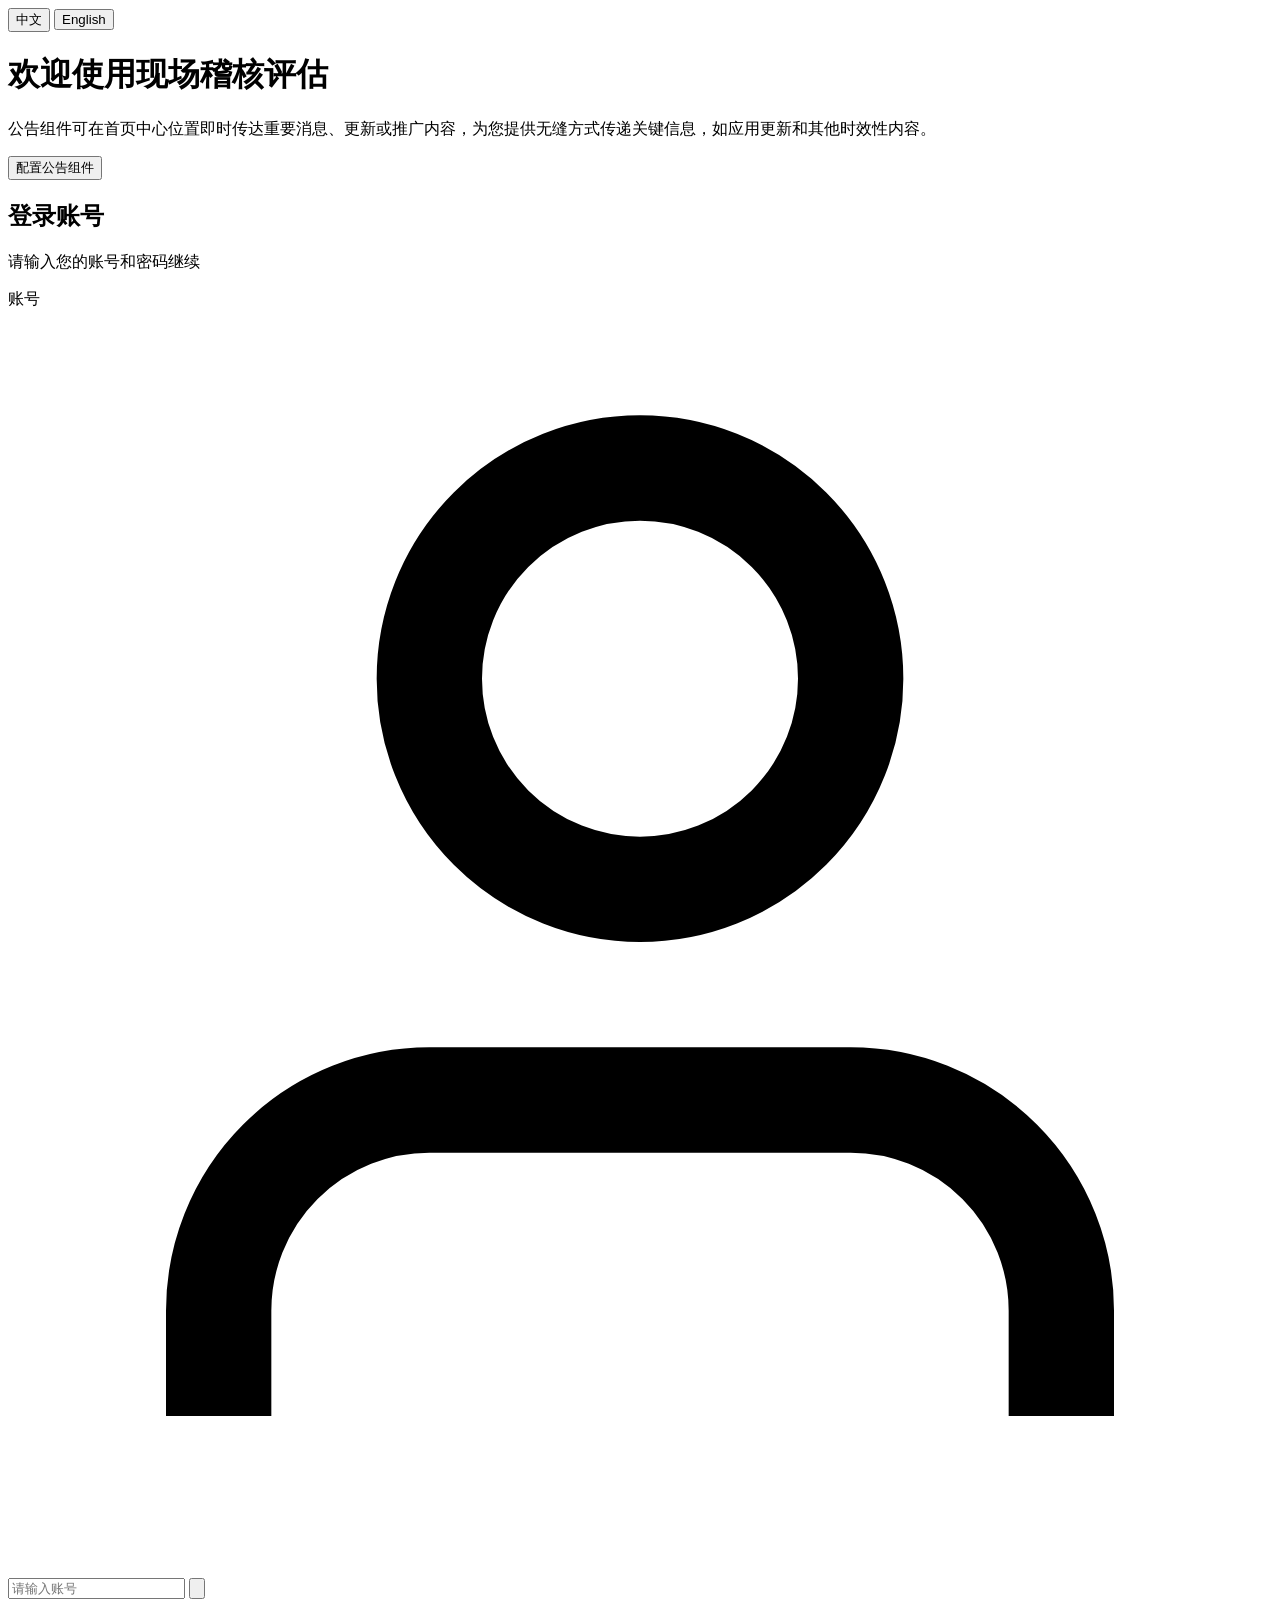
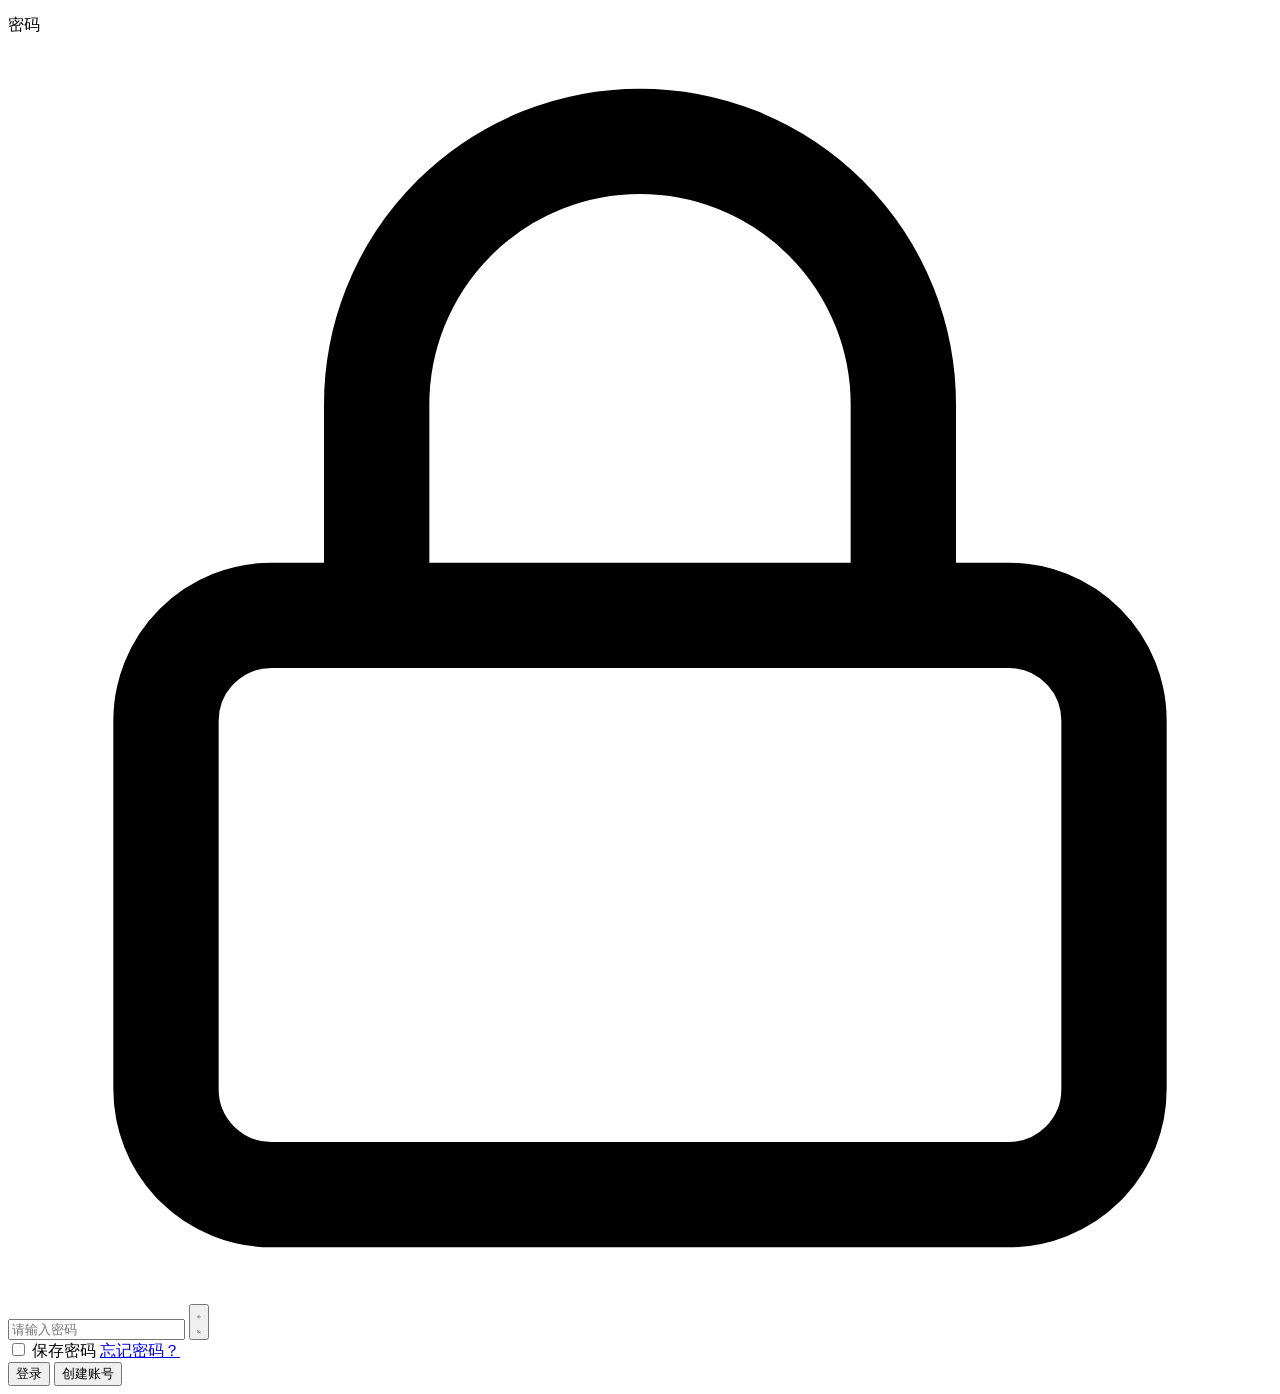
==== index.html @ 54b9cc6a "Deploy login-audit demo: 4 pages with JS+CSS inlined" ====
<!DOCTYPE html>
<html lang="zh-CN">
<head>
    <meta charset="UTF-8">
    <meta name="viewport" content="width=device-width, initial-scale=1.0">
    <title>Welcome - Onsite Audit Assessment</title>
    <link rel="preconnect" href="https://fonts.googleapis.com">
    <link rel="preconnect" href="https://fonts.gstatic.com" crossorigin>
    <link href="https://fonts.googleapis.com/css2?family=Outfit:wght@400;500;600;700&display=swap" rel="stylesheet">
  <link rel="stylesheet" crossorigin href="/assets/styles-DhdVldZh.css">
</head>
<body data-lang="zh">
    <div class="page-wrapper">
        <div class="login-card">
            <!-- 顶部欢迎卡片 -->
            <div class="hero-banner">
                <div class="lang-switch" id="langSwitch">
                    <button type="button" class="lang-opt active" data-lang="zh">中文</button>
                    <button type="button" class="lang-opt" data-lang="en">English</button>
                </div>
                <div class="hero-bg-shapes">
                    <div class="shape shape-1"></div>
                    <div class="shape shape-2"></div>
                    <div class="shape shape-3"></div>
                </div>
                <div class="hero-content">
                    <h1 class="hero-title" data-i18n="hero_title">Welcome to Onsite Audit Assessment</h1>
                    <p class="hero-desc" data-i18n="hero_desc">
                        The Announcement Widget can take center stage on the home screen to instantly relay important messages, updates, or promotions. It can offer a seamless way to communicate critical information, such as application updates and other time-sensitive information.
                    </p>
                    <button class="hero-cta" type="button" data-i18n="hero_cta">Configure the Announcements widget</button>
                </div>
            </div>

            <!-- 登录表单 -->
            <form class="login-form" id="loginForm" autocomplete="off">
                <div class="form-header">
                    <h2 class="form-title" data-i18n="form_title">登录账号</h2>
                    <p class="form-subtitle" data-i18n="form_subtitle">请输入您的账号和密码继续</p>
                </div>

                <div class="form-group">
                    <label class="form-label" for="account" data-i18n="label_account">账号</label>
                    <div class="input-wrapper">
                        <svg class="input-icon" viewBox="0 0 24 24" fill="none" stroke="currentColor" stroke-width="2">
                            <path d="M20 21v-2a4 4 0 0 0-4-4H8a4 4 0 0 0-4 4v2"></path>
                            <circle cx="12" cy="7" r="4"></circle>
                        </svg>
                        <input
                            type="text"
                            id="account"
                            name="account"
                            class="form-input"
                            placeholder="请输入账号"
                            data-i18n-ph="ph_account"
                            autocomplete="off"
                        >
                        <button type="button" class="dropdown-trigger" id="historyToggle" aria-label="查看历史账号">
                            <svg viewBox="0 0 24 24" fill="none" stroke="currentColor" stroke-width="2">
                                <polyline points="6 9 12 15 18 9"></polyline>
                            </svg>
                        </button>
                        <ul class="history-dropdown" id="historyDropdown" role="listbox"></ul>
                    </div>
                </div>

                <div class="form-group">
                    <label class="form-label" for="password" data-i18n="label_password">密码</label>
                    <div class="input-wrapper">
                        <svg class="input-icon" viewBox="0 0 24 24" fill="none" stroke="currentColor" stroke-width="2">
                            <rect x="3" y="11" width="18" height="11" rx="2" ry="2"></rect>
                            <path d="M7 11V7a5 5 0 0 1 10 0v4"></path>
                        </svg>
                        <input
                            type="password"
                            id="password"
                            name="password"
                            class="form-input"
                            placeholder="请输入密码"
                            data-i18n-ph="ph_password"
                        >
                        <button type="button" class="toggle-password" id="togglePassword" aria-label="显示密码">
                            <svg class="eye-open" viewBox="0 0 24 24" fill="none" stroke="currentColor" stroke-width="2">
                                <path d="M1 12s4-8 11-8 11 8 11 8-4 8-11 8-11-8-11-8z"></path>
                                <circle cx="12" cy="12" r="3"></circle>
                            </svg>
                            <svg class="eye-closed hidden" viewBox="0 0 24 24" fill="none" stroke="currentColor" stroke-width="2">
                                <path d="M17.94 17.94A10.07 10.07 0 0 1 12 20c-7 0-11-8-11-8a18.45 18.45 0 0 1 5.06-5.94M9.9 4.24A9.12 9.12 0 0 1 12 4c7 0 11 8 11 8a18.5 18.5 0 0 1-2.16 3.19m-6.72-1.07a3 3 0 1 1-4.24-4.24"></path>
                                <line x1="1" y1="1" x2="23" y2="23"></line>
                            </svg>
                        </button>
                    </div>
                </div>

                <div class="form-options">
                    <label class="checkbox-wrapper">
                        <input type="checkbox" id="rememberPassword" class="checkbox-input">
                        <span class="checkbox-custom"></span>
                        <span class="checkbox-label" data-i18n="remember">保存密码</span>
                    </label>
                    <a href="#" class="forgot-link" data-i18n="forgot">忘记密码？</a>
                </div>

                <div class="form-actions">
                    <button type="submit" class="submit-btn" id="submitBtn">
                        <span class="btn-text" data-i18n="btn_login">登录</span>
                        <span class="btn-loader hidden"></span>
                    </button>
                    <button type="button" class="submit-btn submit-btn--ghost" id="createAccountBtn" data-i18n="btn_create_account">创建账号</button>
                </div>
            </form>
        </div>

        <div class="toast" id="toast" role="status" aria-live="polite"></div>
    </div>

    <script>
/* === inlined: i18n.js === */
/* 全局中英文切换 */
const I18N = {
    zh: {
        hero_title: '欢迎使用现场稽核评估',
        hero_desc: '公告组件可在首页中心位置即时传达重要消息、更新或推广内容，为您提供无缝方式传递关键信息，如应用更新和其他时效性内容。',
        hero_cta: '配置公告组件',
        form_title: '登录账号',
        form_subtitle: '请输入您的账号和密码继续',
        label_account: '账号',
        label_password: '密码',
        ph_account: '请输入账号',
        ph_password: '请输入密码',
        remember: '保存密码',
        forgot: '忘记密码？',
        btn_login: '登录',
        ws_title: '工作台',
        ws_prefix: '欢迎回来，',
        ws_suffix: ' · 开始你的搜索与创建',
        search_hint: '输入过的名称会以历史下拉形式保存，点击即可复用',
        create_hint: '点击下方按钮直接创建新条目',
        btn_create: '创建',
        back: '返回',
        create_title: '创建',
        create_subtitle: '填写以下信息以新建条目',
        cancel: '取消',
        ph_supplier: '如：上海精密制造有限公司',
        ph_bp: '如：BP-100245',
        ph_contact: '如：张伟',
        ph_email: '如：contact@example.com',
        ph_commodity: '如：电子元器件',
        ph_audit: '如：AF-2026-0001',
        ph_search: '输入关键词搜索（支持中 / 英文）',
        empty_history: '暂无历史记录',
        empty_account: '暂无历史账号',
        toast_account_required: '请输入账号',
        toast_password_required: '请输入密码',
        toast_login_success: '登录成功！',
        toast_search_empty: '请输入搜索关键词',
        toast_search_by: '按「{type}」搜索：{val}',
        toast_create_success: '创建成功！',
        pw_show: '显示密码',
        pw_hide: '隐藏密码',
        btn_create_account: '创建账号',
        reg_title: '创建账号',
        reg_subtitle: '填写以下信息注册新账号',
        reg_form_title: '注册新账号',
        reg_form_subtitle: '账号信息将保存在本设备',
        reg_label_account: '账号',
        reg_label_email: '邮箱',
        reg_label_password: '密码',
        reg_label_confirm: '确认密码',
        ph_reg_account: '请输入账号（至少 3 个字符）',
        ph_reg_email: '请输入邮箱',
        ph_reg_password: '请输入密码（至少 6 位）',
        ph_reg_confirm: '请再次输入密码',
        btn_register: '注册',
        reg_note: '演示站点：账号与密码仅保存在本地浏览器，不会上传服务器。',
        reg_err_account_required: '请输入账号',
        reg_err_account_length: '账号至少 3 个字符',
        reg_err_account_format: '账号只能包含字母、数字、下划线或 @ .',
        reg_err_account_exists: '该账号已被注册',
        reg_err_email_required: '请输入邮箱',
        reg_err_email_format: '邮箱格式不正确',
        reg_err_password_required: '请输入密码',
        reg_err_password_length: '密码至少 6 位',
        reg_err_confirm_required: '请再次输入密码',
        reg_err_confirm_match: '两次输入的密码不一致',
        toast_register_success: '注册成功！请登录',
        toast_login_wrong_password: '密码错误'
    },
    en: {
        hero_title: 'Welcome to Onsite Audit Assessment',
        hero_desc: 'The Announcement Widget can take center stage on the home screen to instantly relay important messages, updates, or promotions. It can offer a seamless way to communicate critical information, such as application updates and other time-sensitive information.',
        hero_cta: 'Configure the Announcements widget',
        form_title: 'Sign In',
        form_subtitle: 'Enter your account and password to continue',
        label_account: 'Account',
        label_password: 'Password',
        ph_account: 'Enter your account',
        ph_password: 'Enter your password',
        remember: 'Save password',
        forgot: 'Forgot password?',
        btn_login: 'Sign In',
        ws_title: 'Workspace',
        ws_prefix: 'Welcome back, ',
        ws_suffix: ' · Start your search and create',
        search_hint: 'Previously entered names are saved as a history dropdown, click to reuse',
        create_hint: 'Click the button below to create a new entry directly',
        btn_create: 'Create',
        back: 'Back',
        create_title: 'Create',
        create_subtitle: 'Fill in the following information to create a new entry',
        cancel: 'Cancel',
        ph_supplier: 'e.g. Shanghai Precision Mfg. Co., Ltd.',
        ph_bp: 'e.g. BP-100245',
        ph_contact: 'e.g. Zhang Wei',
        ph_email: 'e.g. contact@example.com',
        ph_commodity: 'e.g. Electronic Components',
        ph_audit: 'e.g. AF-2026-0001',
        ph_search: 'Enter keywords to search (CN / EN supported)',
        empty_history: 'No history yet',
        empty_account: 'No saved accounts',
        toast_account_required: 'Please enter your account',
        toast_password_required: 'Please enter your password',
        toast_login_success: 'Signed in successfully!',
        toast_search_empty: 'Please enter a search keyword',
        toast_search_by: 'Search by {type}: {val}',
        toast_create_success: 'Created successfully!',
        pw_show: 'Show password',
        pw_hide: 'Hide password',
        btn_create_account: 'Create Account',
        reg_title: 'Create Account',
        reg_subtitle: 'Fill in the details to create a new account',
        reg_form_title: 'Register a new account',
        reg_form_subtitle: 'Your account info is stored on this device',
        reg_label_account: 'Account',
        reg_label_email: 'Email',
        reg_label_password: 'Password',
        reg_label_confirm: 'Confirm Password',
        ph_reg_account: 'Enter account (min 3 characters)',
        ph_reg_email: 'Enter your email',
        ph_reg_password: 'Enter password (min 6 characters)',
        ph_reg_confirm: 'Re-enter your password',
        btn_register: 'Register',
        reg_note: 'Demo only: account & password are stored locally in your browser and never sent to a server.',
        reg_err_account_required: 'Please enter an account',
        reg_err_account_length: 'Account must be at least 3 characters',
        reg_err_account_format: 'Account can only contain letters, digits, _ @ .',
        reg_err_account_exists: 'This account is already registered',
        reg_err_email_required: 'Please enter an email',
        reg_err_email_format: 'Invalid email format',
        reg_err_password_required: 'Please enter a password',
        reg_err_password_length: 'Password must be at least 6 characters',
        reg_err_confirm_required: 'Please confirm your password',
        reg_err_confirm_match: 'Passwords do not match',
        toast_register_success: 'Registered! Please sign in',
        toast_login_wrong_password: 'Incorrect password'
    }
};

function applyLang(lang) {
    lang = lang === 'en' ? 'en' : 'zh';
    document.body.setAttribute('data-lang', lang);

    document.querySelectorAll('[data-i18n]').forEach((el) => {
        const key = el.getAttribute('data-i18n');
        if (I18N[lang][key] != null) el.textContent = I18N[lang][key];
    });

    document.querySelectorAll('[data-i18n-ph]').forEach((el) => {
        const key = el.getAttribute('data-i18n-ph');
        if (I18N[lang][key] != null) el.setAttribute('placeholder', I18N[lang][key]);
    });

    document.querySelectorAll('.lang-opt').forEach((b) => {
        b.classList.toggle('active', b.getAttribute('data-lang') === lang);
    });

    localStorage.setItem('lang', lang);
    document.dispatchEvent(new CustomEvent('langchanged', { detail: { lang } }));
}

function initLang() {
    const lang = localStorage.getItem('lang') || 'zh';
    applyLang(lang);
    const switchEl = document.getElementById('langSwitch');
    if (switchEl) {
        switchEl.addEventListener('click', (e) => {
            const btn = e.target.closest('.lang-opt');
            if (!btn) return;
            applyLang(btn.getAttribute('data-lang'));
        });
    }
}

function getLang() {
    return document.body.getAttribute('data-lang') === 'en' ? 'en' : 'zh';
}

function t(key, vars) {
    let str = I18N[getLang()][key];
    if (str == null) str = key;
    if (vars) {
        Object.keys(vars).forEach((k) => {
            str = str.split('{' + k + '}').join(vars[k]);
        });
    }
    return str;
}

initLang();

</script>
    <script>
/* === inlined: main.js === */
(function () {
    'use strict';

    const STORAGE_KEY = 'login_history';
    const ACCOUNT_KEY = 'last_account';
    const PASSWORD_KEY = 'saved_password';
    const REMEMBER_KEY = 'remember_password';
    const REGISTERED_KEY = 'registered_accounts';
    const JUST_REGISTERED_KEY = 'just_registered';

    const accountInput = document.getElementById('account');
    const passwordInput = document.getElementById('password');
    const historyDropdown = document.getElementById('historyDropdown');
    const historyToggle = document.getElementById('historyToggle');
    const togglePassword = document.getElementById('togglePassword');
    const rememberPassword = document.getElementById('rememberPassword');
    const createAccountBtn = document.getElementById('createAccountBtn');
    const loginForm = document.getElementById('loginForm');
    const submitBtn = document.getElementById('submitBtn');
    const btnText = submitBtn.querySelector('.btn-text');
    const btnLoader = submitBtn.querySelector('.btn-loader');
    const toast = document.getElementById('toast');

    let history = [];
    let activeIndex = -1;

    // 读取历史记录
    function loadHistory() {
        try {
            const raw = localStorage.getItem(STORAGE_KEY);
            history = raw ? JSON.parse(raw) : [];
        } catch (e) {
            history = [];
        }
    }

    function saveHistory() {
        localStorage.setItem(STORAGE_KEY, JSON.stringify(history));
    }

    function loadSavedPassword() {
        const shouldRemember = localStorage.getItem(REMEMBER_KEY) === 'true';
        rememberPassword.checked = shouldRemember;

        if (shouldRemember) {
            const savedAccount = localStorage.getItem(ACCOUNT_KEY) || '';
            const savedPassword = localStorage.getItem(PASSWORD_KEY) || '';
            if (savedAccount) {
                accountInput.value = savedAccount;
            }
            if (savedPassword) {
                passwordInput.value = savedPassword;
            }
        }
    }

    function getRegisteredAccount(account) {
        try {
            const list = JSON.parse(localStorage.getItem(REGISTERED_KEY) || '[]');
            return list.find(r => r.account === account) || null;
        } catch (e) {
            return null;
        }
    }

    function showDropdown() {
        renderHistory(accountInput.value);
        historyDropdown.classList.add('show');
    }

    function hideDropdown() {
        setTimeout(() => {
            historyDropdown.classList.remove('show');
            activeIndex = -1;
        }, 150);
    }

    function renderHistory(filterText) {
        const term = filterText.toLowerCase().trim();
        const filtered = history.filter(item => item.account.toLowerCase().includes(term));

        historyDropdown.innerHTML = '';

        if (filtered.length === 0) {
            historyDropdown.innerHTML = '<li class="empty-history">' + t('empty_account') + '</li>';
            return;
        }

        filtered.forEach((item, index) => {
            const li = document.createElement('li');
            li.className = 'history-item';
            li.setAttribute('role', 'option');
            li.setAttribute('data-index', index);
            li.innerHTML = `
                <span class="history-account">
                    <svg viewBox="0 0 24 24" fill="none" stroke="currentColor" stroke-width="2">
                        <path d="M20 21v-2a4 4 0 0 0-4-4H8a4 4 0 0 0-4 4v2"></path>
                        <circle cx="12" cy="7" r="4"></circle>
                    </svg>
                    ${escapeHtml(item.account)}
                </span>
                <button type="button" class="delete-history" title="删除该账号" aria-label="删除 ${escapeHtml(item.account)}">
                    <svg viewBox="0 0 24 24" fill="none" stroke="currentColor" stroke-width="2">
                        <polyline points="3 6 5 6 21 6"></polyline>
                        <path d="M19 6v14a2 2 0 0 1-2 2H7a2 2 0 0 1-2-2V6m3 0V4a2 2 0 0 1 2-2h4a2 2 0 0 1 2 2v2"></path>
                    </svg>
                </button>
            `;
            historyDropdown.appendChild(li);
        });
    }

    function escapeHtml(text) {
        const div = document.createElement('div');
        div.textContent = text;
        return div.innerHTML;
    }

    function selectAccount(account) {
        accountInput.value = account;
        const record = history.find(item => item.account === account);
        if (record && record.password) {
            passwordInput.value = record.password;
            rememberPassword.checked = true;
        }
        historyDropdown.classList.remove('show');
        activeIndex = -1;
        passwordInput.focus();
    }

    function addOrUpdateHistory(account, password) {
        const existingIndex = history.findIndex(item => item.account === account);
        const record = { account, password: rememberPassword.checked ? password : '' };

        if (existingIndex >= 0) {
            history.splice(existingIndex, 1);
        }
        history.unshift(record);
        history = history.slice(0, 10);
        saveHistory();
    }

    function removeHistory(account) {
        history = history.filter(item => item.account !== account);
        saveHistory();
        renderHistory(accountInput.value);
        if (history.length === 0) {
            hideDropdown();
        }
    }

    function showToast(message, type = '') {
        toast.textContent = message;
        toast.className = 'toast' + (type ? ' ' + type : '');
        toast.classList.add('show');
        setTimeout(() => {
            toast.classList.remove('show');
        }, 3000);
    }

    function setLoading(isLoading) {
        submitBtn.disabled = isLoading;
        btnText.classList.toggle('hidden', isLoading);
        btnLoader.classList.toggle('hidden', !isLoading);
    }

    // 事件监听
    accountInput.addEventListener('focus', showDropdown);

    accountInput.addEventListener('blur', () => {
        hideDropdown();
    });

    accountInput.addEventListener('input', () => {
        showDropdown();
    });

    accountInput.addEventListener('keydown', (e) => {
        if (!historyDropdown.classList.contains('show')) return;

        const items = historyDropdown.querySelectorAll('.history-item');
        if (e.key === 'ArrowDown') {
            e.preventDefault();
            activeIndex = (activeIndex + 1) % items.length;
            highlightItem(items);
        } else if (e.key === 'ArrowUp') {
            e.preventDefault();
            activeIndex = (activeIndex - 1 + items.length) % items.length;
            highlightItem(items);
        } else if (e.key === 'Enter') {
            e.preventDefault();
            if (activeIndex >= 0 && items[activeIndex]) {
                const account = history.find(item => item.account.toLowerCase().includes(accountInput.value.toLowerCase().trim()))?.account;
                if (account) selectAccount(account);
            }
        } else if (e.key === 'Escape') {
            historyDropdown.classList.remove('show');
            activeIndex = -1;
        }
    });

    function highlightItem(items) {
        items.forEach((item, idx) => {
            item.classList.toggle('active', idx === activeIndex);
        });
    }

    historyDropdown.addEventListener('mousedown', (e) => {
        e.preventDefault();
        const item = e.target.closest('.history-item');
        if (!item) return;

        const accountSpan = item.querySelector('.history-account');
        if (e.target.closest('.delete-history')) {
            const account = accountSpan.textContent.trim();
            removeHistory(account);
            return;
        }

        const account = accountSpan.textContent.trim();
        selectAccount(account);
    });

    historyToggle.addEventListener('click', () => {
        historyDropdown.classList.toggle('show');
        if (historyDropdown.classList.contains('show')) {
            renderHistory(accountInput.value);
        }
    });

    togglePassword.addEventListener('click', () => {
        const isPassword = passwordInput.type === 'password';
        passwordInput.type = isPassword ? 'text' : 'password';
        togglePassword.querySelector('.eye-open').classList.toggle('hidden', !isPassword);
        togglePassword.querySelector('.eye-closed').classList.toggle('hidden', isPassword);
        togglePassword.setAttribute('aria-label', isPassword ? t('pw_hide') : t('pw_show'));
    });

    loginForm.addEventListener('submit', (e) => {
        e.preventDefault();

        const account = accountInput.value.trim();
        const password = passwordInput.value;

        if (!account) {
            showToast(t('toast_account_required'), 'error');
            accountInput.focus();
            return;
        }

        if (!password) {
            showToast(t('toast_password_required'), 'error');
            passwordInput.focus();
            return;
        }

        // 已注册账号：校验密码
        const regRecord = getRegisteredAccount(account);
        if (regRecord && regRecord.password !== password) {
            showToast(t('toast_login_wrong_password'), 'error');
            passwordInput.focus();
            return;
        }

        setLoading(true);

        // 模拟登录请求
        setTimeout(() => {
            setLoading(false);
            addOrUpdateHistory(account, password);

            localStorage.setItem(ACCOUNT_KEY, account);
            localStorage.setItem(REMEMBER_KEY, rememberPassword.checked ? 'true' : 'false');
            if (rememberPassword.checked) {
                localStorage.setItem(PASSWORD_KEY, password);
            } else {
                localStorage.removeItem(PASSWORD_KEY);
            }

            showToast(t('toast_login_success'), 'success');
            console.log('登录信息:', { account, password });
            setTimeout(() => {
                window.location.href = 'search.html';
            }, 700);
        }, 1200);
    });

    // 点击页面其他区域关闭下拉
    document.addEventListener('click', (e) => {
        if (!accountInput.contains(e.target) && !historyDropdown.contains(e.target) && !historyToggle.contains(e.target)) {
            historyDropdown.classList.remove('show');
        }
    });

    // 创建账号 → 跳转到注册页
    if (createAccountBtn) {
        createAccountBtn.addEventListener('click', () => {
            window.location.href = 'register.html';
        });
    }

    // 初始化
    loadHistory();
    loadSavedPassword();

    // 注册成功后自动回填账号并提示
    const justReg = localStorage.getItem(JUST_REGISTERED_KEY);
    if (justReg) {
        accountInput.value = justReg;
        localStorage.removeItem(JUST_REGISTERED_KEY);
        showToast(t('toast_register_success'), 'success');
        passwordInput.focus();
    }
})();

</script>
</body>
</html>
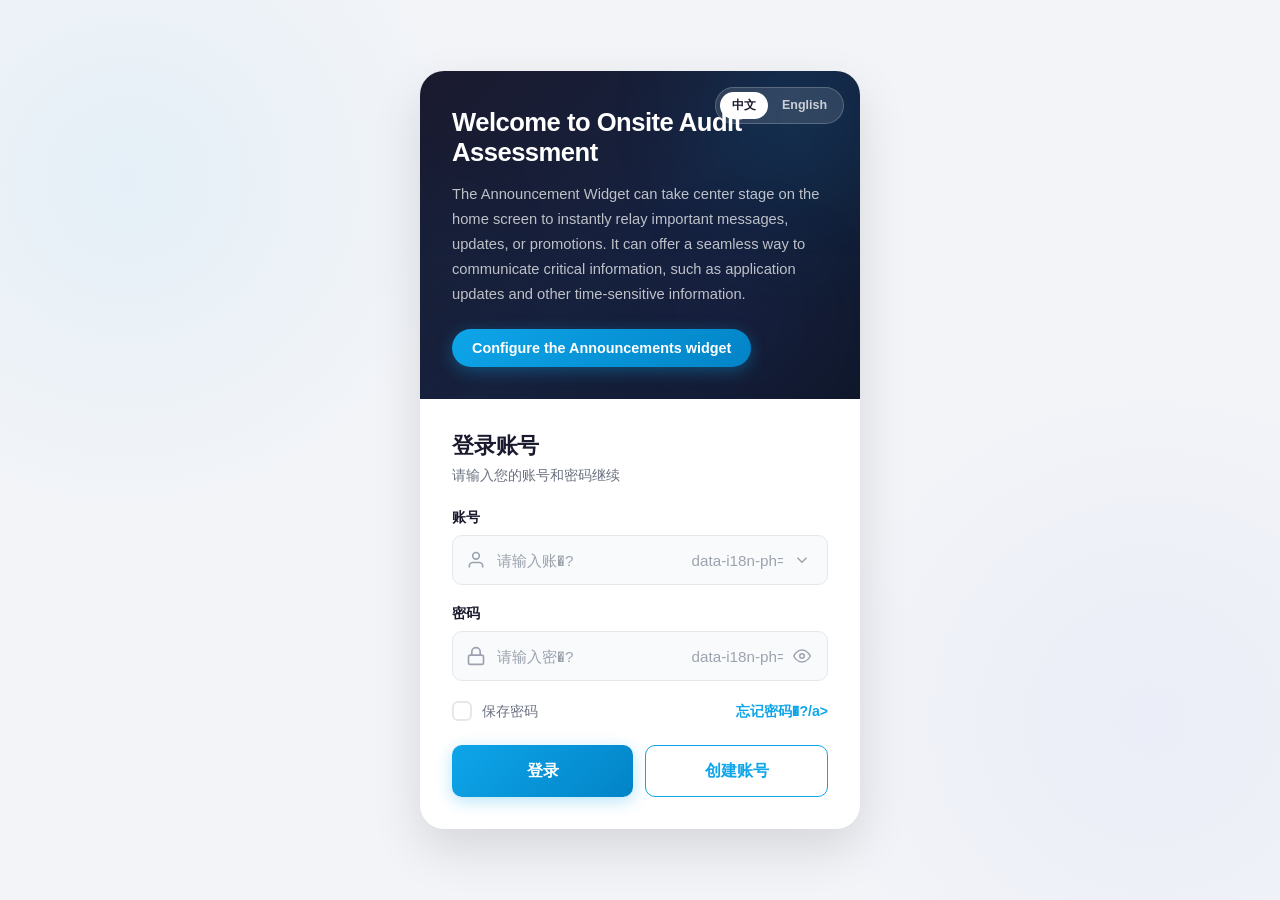
==== commit 666dae36: "Fix CSS absolute path to relative for GitHub Pages" ====
--- a/index.html
+++ b/index.html
@@ -7,7 +7,7 @@
     <link rel="preconnect" href="https://fonts.googleapis.com">
     <link rel="preconnect" href="https://fonts.gstatic.com" crossorigin>
     <link href="https://fonts.googleapis.com/css2?family=Outfit:wght@400;500;600;700&display=swap" rel="stylesheet">
-  <link rel="stylesheet" crossorigin href="/assets/styles-DhdVldZh.css">
+  <link rel="stylesheet" crossorigin href="./assets/styles-DhdVldZh.css">
 </head>
 <body data-lang="zh">
     <div class="page-wrapper">
@@ -51,7 +51,7 @@
                             id="account"
                             name="account"
                             class="form-input"
-                            placeholder="请输入账号"
+                            placeholder="请输入账�?
                             data-i18n-ph="ph_account"
                             autocomplete="off"
                         >
@@ -76,7 +76,7 @@
                             id="password"
                             name="password"
                             class="form-input"
-                            placeholder="请输入密码"
+                            placeholder="请输入密�?
                             data-i18n-ph="ph_password"
                         >
                         <button type="button" class="toggle-password" id="togglePassword" aria-label="显示密码">
@@ -98,7 +98,7 @@
                         <span class="checkbox-custom"></span>
                         <span class="checkbox-label" data-i18n="remember">保存密码</span>
                     </label>
-                    <a href="#" class="forgot-link" data-i18n="forgot">忘记密码？</a>
+                    <a href="#" class="forgot-link" data-i18n="forgot">忘记密码�?/a>
                 </div>
 
                 <div class="form-actions">
@@ -116,73 +116,73 @@
 
     <script>
 /* === inlined: i18n.js === */
-/* 全局中英文切换 */
+/* 全局中英文切�?*/
 const I18N = {
     zh: {
         hero_title: '欢迎使用现场稽核评估',
-        hero_desc: '公告组件可在首页中心位置即时传达重要消息、更新或推广内容，为您提供无缝方式传递关键信息，如应用更新和其他时效性内容。',
+        hero_desc: '公告组件可在首页中心位置即时传达重要消息、更新或推广内容，为您提供无缝方式传递关键信息，如应用更新和其他时效性内容�?,
         hero_cta: '配置公告组件',
         form_title: '登录账号',
         form_subtitle: '请输入您的账号和密码继续',
         label_account: '账号',
         label_password: '密码',
-        ph_account: '请输入账号',
-        ph_password: '请输入密码',
+        ph_account: '请输入账�?,
+        ph_password: '请输入密�?,
         remember: '保存密码',
-        forgot: '忘记密码？',
+        forgot: '忘记密码�?,
         btn_login: '登录',
-        ws_title: '工作台',
-        ws_prefix: '欢迎回来，',
+        ws_title: '工作�?,
+        ws_prefix: '欢迎回来�?,
         ws_suffix: ' · 开始你的搜索与创建',
-        search_hint: '输入过的名称会以历史下拉形式保存，点击即可复用',
-        create_hint: '点击下方按钮直接创建新条目',
+        search_hint: '输入过的名称会以历史下拉形式保存，点击即可复�?,
+        create_hint: '点击下方按钮直接创建新条�?,
         btn_create: '创建',
         back: '返回',
         create_title: '创建',
-        create_subtitle: '填写以下信息以新建条目',
+        create_subtitle: '填写以下信息以新建条�?,
         cancel: '取消',
-        ph_supplier: '如：上海精密制造有限公司',
+        ph_supplier: '如：上海精密制造有限公�?,
         ph_bp: '如：BP-100245',
         ph_contact: '如：张伟',
         ph_email: '如：contact@example.com',
-        ph_commodity: '如：电子元器件',
+        ph_commodity: '如：电子元器�?,
         ph_audit: '如：AF-2026-0001',
-        ph_search: '输入关键词搜索（支持中 / 英文）',
+        ph_search: '输入关键词搜索（支持�?/ 英文�?,
         empty_history: '暂无历史记录',
         empty_account: '暂无历史账号',
-        toast_account_required: '请输入账号',
-        toast_password_required: '请输入密码',
-        toast_login_success: '登录成功！',
+        toast_account_required: '请输入账�?,
+        toast_password_required: '请输入密�?,
+        toast_login_success: '登录成功�?,
         toast_search_empty: '请输入搜索关键词',
         toast_search_by: '按「{type}」搜索：{val}',
-        toast_create_success: '创建成功！',
+        toast_create_success: '创建成功�?,
         pw_show: '显示密码',
         pw_hide: '隐藏密码',
         btn_create_account: '创建账号',
         reg_title: '创建账号',
-        reg_subtitle: '填写以下信息注册新账号',
-        reg_form_title: '注册新账号',
-        reg_form_subtitle: '账号信息将保存在本设备',
+        reg_subtitle: '填写以下信息注册新账�?,
+        reg_form_title: '注册新账�?,
+        reg_form_subtitle: '账号信息将保存在本设�?,
         reg_label_account: '账号',
         reg_label_email: '邮箱',
         reg_label_password: '密码',
         reg_label_confirm: '确认密码',
         ph_reg_account: '请输入账号（至少 3 个字符）',
-        ph_reg_email: '请输入邮箱',
+        ph_reg_email: '请输入邮�?,
         ph_reg_password: '请输入密码（至少 6 位）',
-        ph_reg_confirm: '请再次输入密码',
+        ph_reg_confirm: '请再次输入密�?,
         btn_register: '注册',
-        reg_note: '演示站点：账号与密码仅保存在本地浏览器，不会上传服务器。',
-        reg_err_account_required: '请输入账号',
-        reg_err_account_length: '账号至少 3 个字符',
-        reg_err_account_format: '账号只能包含字母、数字、下划线或 @ .',
-        reg_err_account_exists: '该账号已被注册',
-        reg_err_email_required: '请输入邮箱',
-        reg_err_email_format: '邮箱格式不正确',
-        reg_err_password_required: '请输入密码',
-        reg_err_password_length: '密码至少 6 位',
-        reg_err_confirm_required: '请再次输入密码',
-        reg_err_confirm_match: '两次输入的密码不一致',
+        reg_note: '演示站点：账号与密码仅保存在本地浏览器，不会上传服务器�?,
+        reg_err_account_required: '请输入账�?,
+        reg_err_account_length: '账号至少 3 个字�?,
+        reg_err_account_format: '账号只能包含字母、数字、下划线�?@ .',
+        reg_err_account_exists: '该账号已被注�?,
+        reg_err_email_required: '请输入邮�?,
+        reg_err_email_format: '邮箱格式不正�?,
+        reg_err_password_required: '请输入密�?,
+        reg_err_password_length: '密码至少 6 �?,
+        reg_err_confirm_required: '请再次输入密�?,
+        reg_err_confirm_match: '两次输入的密码不一�?,
         toast_register_success: '注册成功！请登录',
         toast_login_wrong_password: '密码错误'
     },
@@ -412,7 +412,7 @@
                     </svg>
                     ${escapeHtml(item.account)}
                 </span>
-                <button type="button" class="delete-history" title="删除该账号" aria-label="删除 ${escapeHtml(item.account)}">
+                <button type="button" class="delete-history" title="删除该账�? aria-label="删除 ${escapeHtml(item.account)}">
                     <svg viewBox="0 0 24 24" fill="none" stroke="currentColor" stroke-width="2">
                         <polyline points="3 6 5 6 21 6"></polyline>
                         <path d="M19 6v14a2 2 0 0 1-2 2H7a2 2 0 0 1-2-2V6m3 0V4a2 2 0 0 1 2-2h4a2 2 0 0 1 2 2v2"></path>
@@ -605,15 +605,14 @@
         }
     });
 
-    // 创建账号 → 跳转到注册页
+    // 创建账号 �?跳转到注册页
     if (createAccountBtn) {
         createAccountBtn.addEventListener('click', () => {
             window.location.href = 'register.html';
         });
     }
 
-    // 初始化
-    loadHistory();
+    // 初始�?    loadHistory();
     loadSavedPassword();
 
     // 注册成功后自动回填账号并提示
--- a/assets/styles-DhdVldZh.css
+++ b/assets/styles-DhdVldZh.css
@@ -0,0 +1 @@
+:root{--bg-page: #f2f4f8;--card-bg: #ffffff;--text-primary: #1a1a2e;--text-secondary: #6b7280;--text-tertiary: #9ca3af;--accent-blue: #0ea5e9;--accent-blue-dark: #0284c7;--accent-blue-glow: rgba(14, 165, 233, .24);--border-color: #e5e7eb;--input-bg: #f9fafb;--error: #ef4444;--success: #10b981;--radius-sm: 10px;--radius-md: 16px;--radius-lg: 24px;--shadow-sm: 0 1px 2px rgba(0, 0, 0, .04);--shadow-md: 0 4px 20px rgba(0, 0, 0, .06);--shadow-lg: 0 20px 50px rgba(0, 0, 0, .12);--transition: .2s cubic-bezier(.16, 1, .3, 1)}*{margin:0;padding:0;box-sizing:border-box}html,body{min-height:100vh;font-family:Outfit,-apple-system,BlinkMacSystemFont,Segoe UI,Roboto,Helvetica Neue,Arial,sans-serif;background:var(--bg-page);color:var(--text-primary);-webkit-font-smoothing:antialiased}.page-wrapper{min-height:100vh;display:flex;align-items:center;justify-content:center;padding:24px;background:radial-gradient(circle at 10% 20%,rgba(14,165,233,.06) 0%,transparent 25%),radial-gradient(circle at 90% 80%,rgba(99,102,241,.05) 0%,transparent 25%),var(--bg-page)}.login-card{width:100%;max-width:440px;background:var(--card-bg);border-radius:var(--radius-lg);box-shadow:var(--shadow-lg);overflow:hidden;animation:cardEnter .6s cubic-bezier(.16,1,.3,1) forwards;opacity:0;transform:translateY(24px)}@keyframes cardEnter{to{opacity:1;transform:translateY(0)}}.hero-banner{position:relative;background:linear-gradient(135deg,#1a1a2e,#16213e,#0f172a);padding:36px 32px 32px;color:#fff;overflow:hidden}.hero-bg-shapes{position:absolute;top:0;right:0;bottom:0;left:0;pointer-events:none;overflow:hidden}.shape{position:absolute;border-radius:50%;filter:blur(60px);opacity:.4}.shape-1{width:180px;height:180px;background:#0ea5e959;top:-40px;right:-30px}.shape-2{width:120px;height:120px;background:#6366f140;bottom:20px;right:60px}.shape-3{width:80px;height:80px;background:#38bdf833;top:40%;left:-20px}.hero-content{position:relative;z-index:1}.hero-title{font-size:1.6rem;font-weight:700;line-height:1.2;margin-bottom:14px;letter-spacing:-.02em}.hero-desc{font-size:.92rem;line-height:1.7;color:#ffffffb8;margin-bottom:22px;font-weight:400}.hero-cta{display:inline-flex;align-items:center;justify-content:center;padding:11px 20px;background:linear-gradient(135deg,#0ea5e9,#0284c7);color:#fff;font-size:.9rem;font-weight:600;border:none;border-radius:999px;cursor:pointer;box-shadow:0 4px 16px #0ea5e959;transition:transform var(--transition),box-shadow var(--transition),filter var(--transition)}.hero-cta:hover{transform:translateY(-1px);box-shadow:0 6px 20px #0ea5e973;filter:brightness(1.05)}.hero-cta:active{transform:scale(.97)}.login-form{padding:32px}.form-header{margin-bottom:24px}.form-title{font-size:1.35rem;font-weight:700;margin-bottom:6px;letter-spacing:-.01em}.form-subtitle{font-size:.9rem;color:var(--text-secondary)}.form-group{margin-bottom:20px}.form-label{display:block;font-size:.85rem;font-weight:600;color:var(--text-primary);margin-bottom:8px}.input-wrapper{position:relative;display:flex;align-items:center}.input-icon{position:absolute;left:14px;width:20px;height:20px;color:var(--text-tertiary);pointer-events:none;transition:color var(--transition);z-index:1}.form-input{width:100%;height:50px;padding:0 44px;background:var(--input-bg);border:1px solid var(--border-color);border-radius:var(--radius-sm);font-size:.95rem;color:var(--text-primary);font-family:inherit;outline:none;transition:border-color var(--transition),box-shadow var(--transition),background var(--transition)}.form-input::placeholder{color:var(--text-tertiary)}.form-input:hover{border-color:#d1d5db}.form-input:focus{border-color:var(--accent-blue);background:#fff;box-shadow:0 0 0 4px var(--accent-blue-glow)}.form-input:focus+.input-icon,.input-wrapper:focus-within .input-icon{color:var(--accent-blue)}.dropdown-trigger,.toggle-password{position:absolute;right:10px;width:32px;height:32px;display:flex;align-items:center;justify-content:center;background:transparent;border:none;border-radius:8px;color:var(--text-tertiary);cursor:pointer;transition:color var(--transition),background var(--transition)}.dropdown-trigger:hover,.toggle-password:hover{background:#0ea5e914;color:var(--accent-blue)}.dropdown-trigger svg,.toggle-password svg{width:18px;height:18px}.dropdown-trigger,.toggle-password{right:10px}.toggle-password .eye-closed,.toggle-password .eye-open{position:absolute}.history-dropdown{position:absolute;top:calc(100% + 6px);left:0;right:0;max-height:200px;overflow-y:auto;background:#fff;border:1px solid var(--border-color);border-radius:var(--radius-sm);box-shadow:var(--shadow-md);list-style:none;z-index:10;opacity:0;visibility:hidden;transform:translateY(-8px);transition:opacity var(--transition),transform var(--transition),visibility var(--transition)}.history-dropdown.show{opacity:1;visibility:visible;transform:translateY(0)}.history-item{display:flex;align-items:center;justify-content:space-between;padding:11px 14px;cursor:pointer;transition:background var(--transition);border-bottom:1px solid #f3f4f6}.history-item:last-child{border-bottom:none}.history-item:hover,.history-item.active{background:#f0f9ff}.history-account{display:flex;align-items:center;gap:10px;font-size:.94rem;color:var(--text-primary)}.history-account svg{width:16px;height:16px;color:var(--text-tertiary)}.delete-history{width:26px;height:26px;display:flex;align-items:center;justify-content:center;background:transparent;border:none;border-radius:6px;color:var(--text-tertiary);cursor:pointer;opacity:0;transition:opacity var(--transition),background var(--transition),color var(--transition)}.history-item:hover .delete-history{opacity:1}.delete-history:hover{background:#fee2e2;color:var(--error)}.delete-history svg{width:14px;height:14px}.empty-history{padding:16px;text-align:center;color:var(--text-tertiary);font-size:.9rem}.form-options{display:flex;align-items:center;justify-content:space-between;margin:8px 0 24px}.checkbox-wrapper{display:flex;align-items:center;gap:10px;cursor:pointer;-webkit-user-select:none;user-select:none}.checkbox-input{position:absolute;width:1px;height:1px;opacity:0}.checkbox-custom{width:20px;height:20px;border:2px solid var(--border-color);border-radius:6px;display:flex;align-items:center;justify-content:center;transition:border-color var(--transition),background var(--transition),box-shadow var(--transition)}.checkbox-custom:after{content:"";width:10px;height:10px;background:url("data:image/svg+xml,%3Csvg xmlns='http://www.w3.org/2000/svg' viewBox='0 0 24 24' fill='none' stroke='%23ffffff' stroke-width='3' stroke-linecap='round' stroke-linejoin='round'%3E%3Cpolyline points='20 6 9 17 4 12'%3E%3C/polyline%3E%3C/svg%3E") center / contain no-repeat;opacity:0;transform:scale(.8);transition:opacity var(--transition),transform var(--transition)}.checkbox-input:checked+.checkbox-custom{background:var(--accent-blue);border-color:var(--accent-blue);box-shadow:0 2px 8px var(--accent-blue-glow)}.checkbox-input:checked+.checkbox-custom:after{opacity:1;transform:scale(1)}.checkbox-input:focus+.checkbox-custom{box-shadow:0 0 0 4px var(--accent-blue-glow)}.checkbox-label{font-size:.9rem;color:var(--text-secondary);font-weight:500}.forgot-link{font-size:.88rem;color:var(--accent-blue);text-decoration:none;font-weight:600;transition:color var(--transition)}.forgot-link:hover{color:var(--accent-blue-dark);text-decoration:underline}.submit-btn{width:100%;height:52px;display:flex;align-items:center;justify-content:center;background:linear-gradient(135deg,var(--accent-blue) 0%,var(--accent-blue-dark) 100%);color:#fff;font-size:1rem;font-weight:700;border:none;border-radius:var(--radius-sm);cursor:pointer;box-shadow:0 4px 16px #0ea5e94d;transition:transform var(--transition),box-shadow var(--transition),filter var(--transition);position:relative;overflow:hidden}.submit-btn:hover{transform:translateY(-1px);box-shadow:0 6px 22px #0ea5e966;filter:brightness(1.05)}.submit-btn:active{transform:scale(.98)}.submit-btn:disabled{cursor:not-allowed;opacity:.8}.form-actions{display:flex;gap:12px}.form-actions .submit-btn{width:auto;flex:1}.submit-btn--ghost{background:transparent;color:var(--accent-blue);border:1.5px solid var(--accent-blue);box-shadow:none}.submit-btn--ghost:hover{background:#0ea5e90f;filter:none;box-shadow:none}.btn-loader{width:22px;height:22px;border:3px solid rgba(255,255,255,.3);border-top-color:#fff;border-radius:50%;animation:spin .8s linear infinite}@keyframes spin{to{transform:rotate(360deg)}}.hidden{display:none!important}.toast{position:fixed;bottom:28px;left:50%;transform:translate(-50%) translateY(20px);padding:12px 22px;background:#1a1a2e;color:#fff;font-size:.9rem;font-weight:500;border-radius:999px;box-shadow:var(--shadow-lg);opacity:0;visibility:hidden;transition:opacity var(--transition),transform var(--transition),visibility var(--transition);z-index:100}.toast.show{opacity:1;visibility:visible;transform:translate(-50%) translateY(0)}.toast.error{background:var(--error)}.toast.success{background:var(--success)}@media (max-width: 480px){.page-wrapper{padding:40px 16px 16px;align-items:flex-start}.login-card{border-radius:var(--radius-md)}.hero-banner{padding:28px 24px 24px}.hero-title{font-size:1.35rem}.hero-desc{font-size:.85rem}.login-form{padding:24px}.form-options{flex-direction:column;align-items:flex-start;gap:12px}}.hero-banner--compact{padding:22px 28px}.hero-content--row{display:flex;align-items:center;justify-content:space-between;gap:16px}.hero-title--sm{font-size:1.25rem;margin-bottom:4px}.hero-desc--sm{font-size:.85rem;margin-bottom:0}.hero-logout{display:inline-flex;align-items:center;gap:6px;padding:8px 14px;background:#ffffff1a;border:1px solid rgba(255,255,255,.18);border-radius:999px;color:#fff;font-size:.85rem;font-weight:600;font-family:inherit;cursor:pointer;white-space:nowrap;transition:background var(--transition),transform var(--transition)}.hero-logout:hover{background:#ffffff2e}.hero-logout:active{transform:scale(.97)}.hero-logout svg{width:16px;height:16px}.hero-actions{display:flex;align-items:center;gap:12px;flex-shrink:0}.search-panel{padding:32px}.search-group{margin-bottom:24px}.label-cn{font-size:.95rem;font-weight:700;color:var(--text-primary)}.label-en{font-size:.8rem;font-weight:500;color:var(--text-tertiary);margin-left:8px}.field-hint{margin-top:8px;font-size:.8rem;color:var(--text-tertiary)}.input-row{display:flex;align-items:center;gap:10px}.input-wrapper--with-btn{flex:1}.search-type{position:relative;flex-shrink:0}.type-trigger{display:inline-flex;align-items:center;gap:6px;height:50px;padding:0 12px;background:#f1f5f9;border:1px solid var(--border-color);border-radius:12px;color:var(--text-primary);font-family:inherit;font-size:.9rem;font-weight:600;cursor:pointer;white-space:nowrap;transition:border-color var(--transition),background var(--transition),box-shadow var(--transition)}.type-trigger:hover{border-color:#cbd5e1;background:#e9eef5}.type-trigger:focus-visible{outline:none;border-color:var(--accent-blue);box-shadow:0 0 0 4px var(--accent-blue-glow)}.type-caret{width:16px;height:16px;color:var(--text-tertiary);transition:transform var(--transition)}.type-trigger[aria-expanded=true] .type-caret{transform:rotate(180deg)}.type-menu{position:absolute;top:calc(100% + 6px);left:0;min-width:190px;list-style:none;background:#fff;border:1px solid var(--border-color);border-radius:12px;box-shadow:var(--shadow-md);padding:6px;z-index:20;opacity:0;visibility:hidden;transform:translateY(-8px);transition:opacity var(--transition),transform var(--transition),visibility var(--transition)}.type-menu.show{opacity:1;visibility:visible;transform:translateY(0)}.type-option{display:flex;flex-direction:column;gap:2px;padding:10px 12px;border-radius:9px;cursor:pointer;transition:background var(--transition)}.type-option:hover,.type-option.active{background:#f0f9ff}.type-option.selected{background:#e0f2fe}.type-cn{font-size:.92rem;font-weight:600;color:var(--text-primary)}.type-en{font-size:.78rem;color:var(--text-tertiary)}.circle-btn{width:50px;height:50px;flex-shrink:0;display:flex;align-items:center;justify-content:center;background:linear-gradient(135deg,#0ea5e9d9,#0284c7e6);backdrop-filter:blur(8px);-webkit-backdrop-filter:blur(8px);color:#fff;border:1px solid rgba(255,255,255,.35);border-radius:50%;cursor:pointer;box-shadow:0 4px 16px #0ea5e966,inset 0 1px #ffffff59;transition:transform var(--transition),box-shadow var(--transition),filter var(--transition)}.circle-btn:hover{transform:translateY(-1px);box-shadow:0 6px 22px #0ea5e98c,inset 0 1px #fff6;filter:brightness(1.06)}.circle-btn:active{transform:scale(.95)}.circle-btn svg{width:20px;height:20px}.create-btn{display:inline-flex;align-items:center;justify-content:center;gap:10px;width:100%;margin-top:6px}.btn-icon{font-size:1.25rem;font-weight:400;line-height:1}.lang-switch{position:absolute;top:16px;right:16px;display:inline-flex;gap:2px;padding:4px;background:#ffffff1f;border:1px solid rgba(255,255,255,.2);border-radius:999px;z-index:5}.lang-switch--inline{position:static}.lang-opt{padding:5px 12px;border:none;background:transparent;color:#ffffffbf;font-family:inherit;font-size:.78rem;font-weight:600;border-radius:999px;cursor:pointer;transition:background var(--transition),color var(--transition)}.lang-opt:hover{color:#fff}.lang-opt.active{background:#fff;color:#1a1a2e}.label-en,[data-lang=en] .label-cn{display:none}[data-lang=en] .label-en{display:inline}.type-en,[data-lang=en] .type-cn{display:none}[data-lang=en] .type-en{display:inline}@media (prefers-reduced-motion: reduce){*,*:before,*:after{animation-duration:.01ms!important;animation-iteration-count:1!important;transition-duration:.01ms!important}}.field-error{display:none;margin-top:6px;font-size:.8rem;font-weight:500;color:var(--error)}.field-error.show{display:block}.form-input.input-error{border-color:var(--error);box-shadow:0 0 0 4px #ef444424}.form-note{margin-top:18px;font-size:.78rem;line-height:1.6;color:var(--text-tertiary);text-align:center}
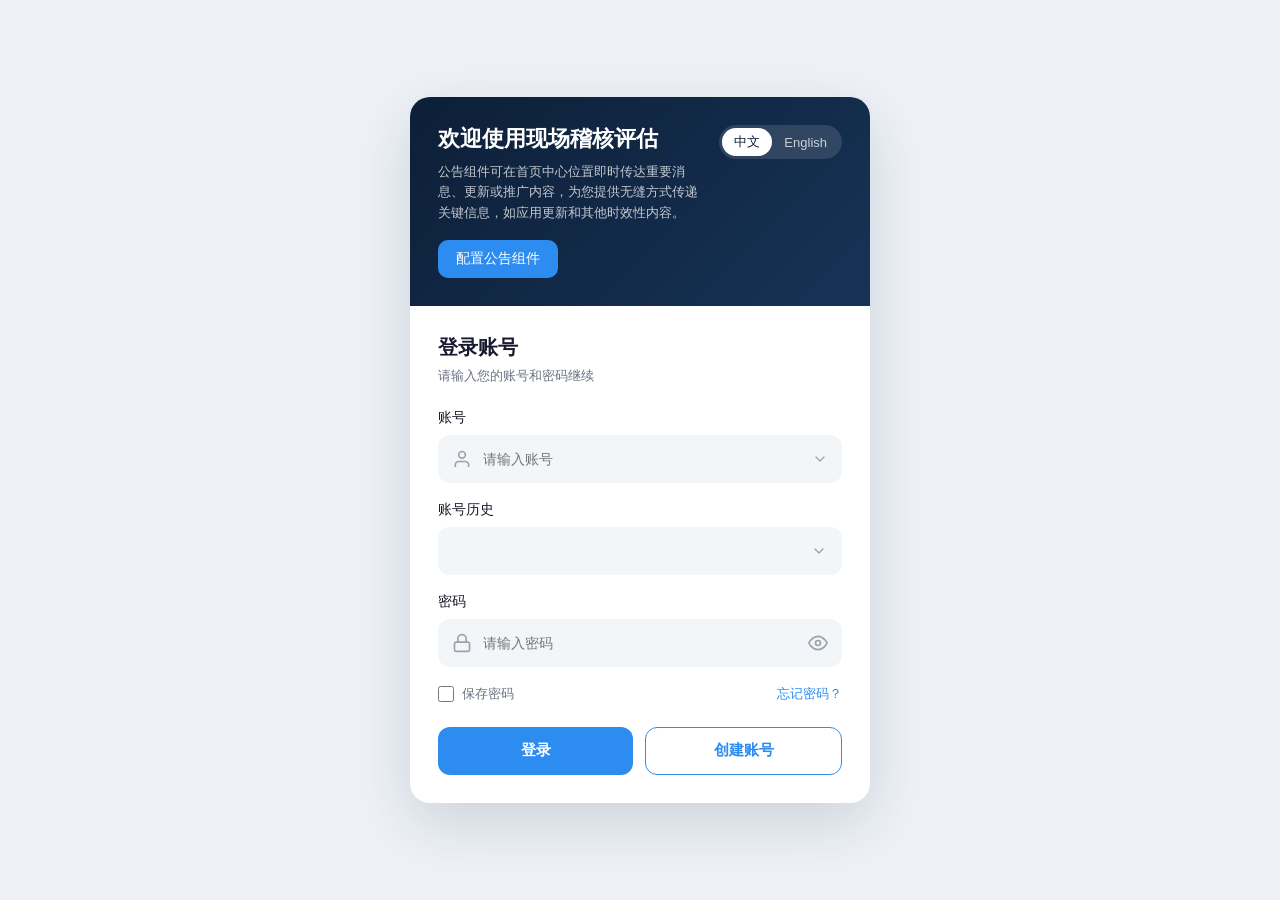
==== commit 21fd3a25: "Fix: replace dist with properly encoded (UTF-8) inlined pages from sandbox" ====
--- a/index.html
+++ b/index.html
@@ -1,630 +1,977 @@
 <!DOCTYPE html>
-<html lang="zh-CN">
-<head>
-    <meta charset="UTF-8">
-    <meta name="viewport" content="width=device-width, initial-scale=1.0">
-    <title>Welcome - Onsite Audit Assessment</title>
-    <link rel="preconnect" href="https://fonts.googleapis.com">
-    <link rel="preconnect" href="https://fonts.gstatic.com" crossorigin>
-    <link href="https://fonts.googleapis.com/css2?family=Outfit:wght@400;500;600;700&display=swap" rel="stylesheet">
-  <link rel="stylesheet" crossorigin href="./assets/styles-DhdVldZh.css">
-</head>
-<body data-lang="zh">
-    <div class="page-wrapper">
-        <div class="login-card">
-            <!-- 顶部欢迎卡片 -->
-            <div class="hero-banner">
-                <div class="lang-switch" id="langSwitch">
-                    <button type="button" class="lang-opt active" data-lang="zh">中文</button>
-                    <button type="button" class="lang-opt" data-lang="en">English</button>
-                </div>
-                <div class="hero-bg-shapes">
-                    <div class="shape shape-1"></div>
-                    <div class="shape shape-2"></div>
-                    <div class="shape shape-3"></div>
-                </div>
-                <div class="hero-content">
-                    <h1 class="hero-title" data-i18n="hero_title">Welcome to Onsite Audit Assessment</h1>
-                    <p class="hero-desc" data-i18n="hero_desc">
-                        The Announcement Widget can take center stage on the home screen to instantly relay important messages, updates, or promotions. It can offer a seamless way to communicate critical information, such as application updates and other time-sensitive information.
-                    </p>
-                    <button class="hero-cta" type="button" data-i18n="hero_cta">Configure the Announcements widget</button>
-                </div>
+<html lang="zh">
+  <head>
+    <meta charset="UTF-8" />
+    <meta name="viewport" content="width=device-width, initial-scale=1.0" />
+    <title data-i18n="app_name">登录审计系统</title>
+    <style>
+:root {
+  --bg: #eef2f7;
+  --card-bg: #ffffff;
+  --header-bg: #0d1f38;
+  --header-bg-2: #163356;
+  --accent: #2d8cf0;
+  --accent-hover: #1a6fc4;
+  --text-dark: #1a1a2e;
+  --text-muted: #6b7280;
+  --text-light: #9ca3af;
+  --input-bg: #f3f6f9;
+  --border: #e5e7eb;
+  --danger: #ef4444;
+  --radius: 20px;
+}
+
+* {
+  box-sizing: border-box;
+  margin: 0;
+  padding: 0;
+}
+
+html,
+body {
+  height: 100%;
+}
+
+body {
+  font-family: -apple-system, BlinkMacSystemFont, 'Segoe UI', 'PingFang SC',
+    'Microsoft YaHei', Roboto, Helvetica, Arial, sans-serif;
+  background: var(--bg);
+  min-height: 100vh;
+  display: flex;
+  align-items: center;
+  justify-content: center;
+  padding: 20px;
+  color: var(--text-dark);
+}
+
+.card {
+  width: 100%;
+  max-width: 460px;
+  background: var(--card-bg);
+  border-radius: var(--radius);
+  box-shadow: 0 20px 60px rgba(13, 31, 56, 0.15);
+  overflow: hidden;
+}
+
+.card.wide {
+  max-width: 560px;
+}
+
+/* ---------- 头部 ---------- */
+.card-header {
+  background: linear-gradient(135deg, var(--header-bg) 0%, var(--header-bg-2) 100%);
+  color: #fff;
+  padding: 28px;
+  position: relative;
+}
+
+.header-top {
+  display: flex;
+  justify-content: space-between;
+  align-items: flex-start;
+  gap: 16px;
+}
+
+.header-titles {
+  flex: 1;
+}
+
+.header-titles h1 {
+  font-size: 22px;
+  font-weight: 600;
+  line-height: 1.3;
+}
+
+.header-titles p {
+  font-size: 13px;
+  color: rgba(255, 255, 255, 0.75);
+  margin-top: 8px;
+  line-height: 1.6;
+}
+
+.header-actions {
+  display: flex;
+  align-items: center;
+  gap: 10px;
+  flex-shrink: 0;
+}
+
+.lang-switch {
+  display: flex;
+  background: rgba(255, 255, 255, 0.12);
+  border-radius: 999px;
+  padding: 3px;
+}
+
+.lang-opt {
+  border: none;
+  background: transparent;
+  color: rgba(255, 255, 255, 0.75);
+  padding: 5px 12px;
+  border-radius: 999px;
+  font-size: 13px;
+  cursor: pointer;
+  transition: 0.2s;
+}
+
+.lang-opt.active {
+  background: #fff;
+  color: var(--header-bg);
+  font-weight: 500;
+}
+
+.back-btn {
+  display: flex;
+  align-items: center;
+  gap: 4px;
+  border: 1px solid rgba(255, 255, 255, 0.25);
+  background: rgba(255, 255, 255, 0.08);
+  color: #fff;
+  padding: 6px 12px;
+  border-radius: 999px;
+  font-size: 13px;
+  cursor: pointer;
+  transition: 0.2s;
+}
+
+.back-btn:hover {
+  background: rgba(255, 255, 255, 0.15);
+}
+
+.back-icon {
+  width: 16px;
+  height: 16px;
+}
+
+.header-btn {
+  margin-top: 16px;
+  border: none;
+  background: var(--accent);
+  color: #fff;
+  padding: 10px 18px;
+  border-radius: 10px;
+  font-size: 14px;
+  font-weight: 500;
+  cursor: pointer;
+  transition: 0.2s;
+}
+
+.header-btn:hover {
+  background: var(--accent-hover);
+}
+
+/* ---------- 主体 ---------- */
+.card-body {
+  padding: 28px;
+}
+
+.body-title {
+  font-size: 20px;
+  font-weight: 600;
+  color: var(--text-dark);
+  margin-bottom: 6px;
+}
+
+.body-subtitle {
+  font-size: 13px;
+  color: var(--text-muted);
+  margin-bottom: 24px;
+}
+
+.field {
+  margin-bottom: 18px;
+}
+
+.field > label {
+  display: block;
+  font-size: 14px;
+  font-weight: 500;
+  color: var(--text-dark);
+  margin-bottom: 8px;
+}
+
+.input-wrap {
+  position: relative;
+}
+
+.input-icon,
+.input-arrow,
+.toggle-pwd {
+  position: absolute;
+  top: 50%;
+  transform: translateY(-50%);
+  color: var(--text-light);
+}
+
+.input-icon {
+  left: 14px;
+  width: 20px;
+  height: 20px;
+  pointer-events: none;
+}
+
+.input-arrow {
+  right: 14px;
+  width: 16px;
+  height: 16px;
+  pointer-events: none;
+}
+
+.toggle-pwd {
+  right: 14px;
+  width: 20px;
+  height: 20px;
+  background: transparent;
+  border: none;
+  cursor: pointer;
+  padding: 0;
+  color: var(--text-light);
+  display: flex;
+  align-items: center;
+  justify-content: center;
+}
+
+.toggle-icon {
+  width: 20px;
+  height: 20px;
+}
+
+input[type='text'],
+input[type='email'],
+input[type='password'],
+select {
+  width: 100%;
+  height: 48px;
+  background: var(--input-bg);
+  border: 1px solid transparent;
+  border-radius: 12px;
+  padding: 0 14px 0 44px;
+  font-size: 14px;
+  color: var(--text-dark);
+  outline: none;
+  transition: 0.2s;
+}
+
+input:focus,
+select:focus {
+  border-color: var(--accent);
+  background: #fff;
+}
+
+select {
+  appearance: none;
+  padding-right: 32px;
+  background-image: url("data:image/svg+xml,%3Csvg xmlns='http://www.w3.org/2000/svg' width='16' height='16' viewBox='0 0 24 24' fill='none' stroke='%239ca3af' stroke-width='2' stroke-linecap='round' stroke-linejoin='round'%3E%3Cpolyline points='6 9 12 15 18 9'/%3E%3C/svg%3E");
+  background-repeat: no-repeat;
+  background-position: right 14px center;
+}
+
+.input-with-arrow {
+  padding-right: 40px;
+}
+
+.input-with-toggle {
+  padding-right: 44px;
+}
+
+.row-between {
+  display: flex;
+  justify-content: space-between;
+  align-items: center;
+  margin-bottom: 24px;
+}
+
+.checkbox {
+  display: flex;
+  align-items: center;
+  gap: 8px;
+  font-size: 13px;
+  color: var(--text-muted);
+  cursor: pointer;
+}
+
+.checkbox input {
+  width: 16px;
+  height: 16px;
+  accent-color: var(--accent);
+}
+
+.link {
+  font-size: 13px;
+  color: var(--accent);
+  text-decoration: none;
+}
+
+.link:hover {
+  text-decoration: underline;
+}
+
+.btn-row {
+  display: flex;
+  gap: 12px;
+}
+
+.btn {
+  flex: 1;
+  height: 48px;
+  border: none;
+  border-radius: 12px;
+  font-size: 15px;
+  font-weight: 600;
+  cursor: pointer;
+  transition: 0.2s;
+  display: flex;
+  align-items: center;
+  justify-content: center;
+}
+
+.btn-primary {
+  background: var(--accent);
+  color: #fff;
+}
+
+.btn-primary:hover {
+  background: var(--accent-hover);
+}
+
+.btn-ghost {
+  background: #fff;
+  color: var(--accent);
+  border: 1px solid var(--accent);
+}
+
+.btn-ghost:hover {
+  background: rgba(45, 140, 240, 0.06);
+}
+
+.btn-large {
+  height: 56px;
+  font-size: 16px;
+}
+
+.btn-icon {
+  width: 18px;
+  height: 18px;
+  margin-right: 6px;
+}
+
+.field-error {
+  color: var(--danger);
+  font-size: 12px;
+  margin-top: 6px;
+  display: none;
+}
+
+.field-error.show {
+  display: block;
+}
+
+.footer-hint {
+  text-align: center;
+  font-size: 12px;
+  color: var(--text-muted);
+  margin-top: 20px;
+  line-height: 1.5;
+}
+
+/* ---------- 搜索页 ---------- */
+.section-title {
+  font-size: 16px;
+  font-weight: 600;
+  margin-bottom: 12px;
+}
+
+.search-row {
+  display: flex;
+  gap: 10px;
+  align-items: center;
+  margin-bottom: 8px;
+}
+
+.type-select {
+  width: 150px;
+  flex-shrink: 0;
+  padding-left: 14px;
+}
+
+.search-input-wrap {
+  flex: 1;
+  position: relative;
+}
+
+.search-input {
+  width: 100%;
+  padding-left: 40px;
+}
+
+.search-circle {
+  width: 52px;
+  height: 52px;
+  border-radius: 50%;
+  border: none;
+  background: linear-gradient(135deg, var(--accent), #5cadff);
+  color: #fff;
+  cursor: pointer;
+  display: flex;
+  align-items: center;
+  justify-content: center;
+  box-shadow: 0 8px 20px rgba(45, 140, 240, 0.35);
+  transition: 0.2s;
+  flex-shrink: 0;
+}
+
+.search-circle:hover {
+  transform: scale(1.05);
+}
+
+.search-circle svg {
+  width: 22px;
+  height: 22px;
+}
+
+.hint {
+  font-size: 12px;
+  color: var(--text-muted);
+  margin-bottom: 24px;
+  line-height: 1.5;
+}
+
+.create-section {
+  margin-top: 8px;
+}
+
+/* ---------- 响应式 ---------- */
+@media (max-width: 480px) {
+  .card {
+    max-width: 100%;
+  }
+  .card-header {
+    padding: 22px 20px;
+  }
+  .card-body {
+    padding: 22px 20px;
+  }
+  .header-titles h1 {
+    font-size: 18px;
+  }
+  .header-actions {
+    gap: 8px;
+  }
+  .lang-opt {
+    padding: 5px 10px;
+    font-size: 12px;
+  }
+  .back-btn {
+    padding: 5px 10px;
+    font-size: 12px;
+  }
+  .search-row {
+    flex-wrap: wrap;
+  }
+  .type-select {
+    width: 100%;
+  }
+}
+
+</style>
+  </head>
+  <body>
+    <div class="card">
+      <div class="card-header">
+        <div class="header-top">
+          <div class="header-titles">
+            <h1 data-i18n="login_header_title">欢迎使用现场稽核评估</h1>
+            <p data-i18n="login_header_subtitle">公告组件可在首页中心位置即时传达重要消息...</p>
+          </div>
+          <div class="header-actions">
+            <div class="lang-switch" id="langSwitch">
+              <button class="lang-opt" data-lang="zh" data-i18n="lang_zh">中文</button>
+              <button class="lang-opt" data-lang="en" data-i18n="lang_en">English</button>
             </div>
-
-            <!-- 登录表单 -->
-            <form class="login-form" id="loginForm" autocomplete="off">
-                <div class="form-header">
-                    <h2 class="form-title" data-i18n="form_title">登录账号</h2>
-                    <p class="form-subtitle" data-i18n="form_subtitle">请输入您的账号和密码继续</p>
-                </div>
-
-                <div class="form-group">
-                    <label class="form-label" for="account" data-i18n="label_account">账号</label>
-                    <div class="input-wrapper">
-                        <svg class="input-icon" viewBox="0 0 24 24" fill="none" stroke="currentColor" stroke-width="2">
-                            <path d="M20 21v-2a4 4 0 0 0-4-4H8a4 4 0 0 0-4 4v2"></path>
-                            <circle cx="12" cy="7" r="4"></circle>
-                        </svg>
-                        <input
-                            type="text"
-                            id="account"
-                            name="account"
-                            class="form-input"
-                            placeholder="请输入账�?
-                            data-i18n-ph="ph_account"
-                            autocomplete="off"
-                        >
-                        <button type="button" class="dropdown-trigger" id="historyToggle" aria-label="查看历史账号">
-                            <svg viewBox="0 0 24 24" fill="none" stroke="currentColor" stroke-width="2">
-                                <polyline points="6 9 12 15 18 9"></polyline>
-                            </svg>
-                        </button>
-                        <ul class="history-dropdown" id="historyDropdown" role="listbox"></ul>
-                    </div>
-                </div>
-
-                <div class="form-group">
-                    <label class="form-label" for="password" data-i18n="label_password">密码</label>
-                    <div class="input-wrapper">
-                        <svg class="input-icon" viewBox="0 0 24 24" fill="none" stroke="currentColor" stroke-width="2">
-                            <rect x="3" y="11" width="18" height="11" rx="2" ry="2"></rect>
-                            <path d="M7 11V7a5 5 0 0 1 10 0v4"></path>
-                        </svg>
-                        <input
-                            type="password"
-                            id="password"
-                            name="password"
-                            class="form-input"
-                            placeholder="请输入密�?
-                            data-i18n-ph="ph_password"
-                        >
-                        <button type="button" class="toggle-password" id="togglePassword" aria-label="显示密码">
-                            <svg class="eye-open" viewBox="0 0 24 24" fill="none" stroke="currentColor" stroke-width="2">
-                                <path d="M1 12s4-8 11-8 11 8 11 8-4 8-11 8-11-8-11-8z"></path>
-                                <circle cx="12" cy="12" r="3"></circle>
-                            </svg>
-                            <svg class="eye-closed hidden" viewBox="0 0 24 24" fill="none" stroke="currentColor" stroke-width="2">
-                                <path d="M17.94 17.94A10.07 10.07 0 0 1 12 20c-7 0-11-8-11-8a18.45 18.45 0 0 1 5.06-5.94M9.9 4.24A9.12 9.12 0 0 1 12 4c7 0 11 8 11 8a18.5 18.5 0 0 1-2.16 3.19m-6.72-1.07a3 3 0 1 1-4.24-4.24"></path>
-                                <line x1="1" y1="1" x2="23" y2="23"></line>
-                            </svg>
-                        </button>
-                    </div>
-                </div>
-
-                <div class="form-options">
-                    <label class="checkbox-wrapper">
-                        <input type="checkbox" id="rememberPassword" class="checkbox-input">
-                        <span class="checkbox-custom"></span>
-                        <span class="checkbox-label" data-i18n="remember">保存密码</span>
-                    </label>
-                    <a href="#" class="forgot-link" data-i18n="forgot">忘记密码�?/a>
-                </div>
-
-                <div class="form-actions">
-                    <button type="submit" class="submit-btn" id="submitBtn">
-                        <span class="btn-text" data-i18n="btn_login">登录</span>
-                        <span class="btn-loader hidden"></span>
-                    </button>
-                    <button type="button" class="submit-btn submit-btn--ghost" id="createAccountBtn" data-i18n="btn_create_account">创建账号</button>
-                </div>
-            </form>
+          </div>
         </div>
-
-        <div class="toast" id="toast" role="status" aria-live="polite"></div>
+        <button class="header-btn" id="headerAction" data-i18n="login_header_action">
+          配置公告组件
+        </button>
+      </div>
+
+      <div class="card-body">
+        <div class="body-title" data-i18n="body_login_title">登录账号</div>
+        <div class="body-subtitle" data-i18n="body_login_subtitle">
+          请输入您的账号和密码继续
+        </div>
+
+        <div class="field">
+          <label data-i18n="account">账号</label>
+          <div class="input-wrap">
+            <svg class="input-icon" viewBox="0 0 24 24" fill="none" stroke="currentColor" stroke-width="2" stroke-linecap="round" stroke-linejoin="round">
+              <path d="M20 21v-2a4 4 0 0 0-4-4H8a4 4 0 0 0-4 4v2" />
+              <circle cx="12" cy="7" r="4" />
+            </svg>
+            <input id="account" class="input-with-arrow" type="text" data-i18n-ph="account_ph" autocomplete="username" />
+            <svg class="input-arrow" viewBox="0 0 24 24" fill="none" stroke="currentColor" stroke-width="2" stroke-linecap="round" stroke-linejoin="round">
+              <polyline points="6 9 12 15 18 9" />
+            </svg>
+          </div>
+        </div>
+
+        <div class="field">
+          <label data-i18n="account_history">账号历史</label>
+          <select id="loginHistory"></select>
+        </div>
+
+        <div class="field">
+          <label data-i18n="password">密码</label>
+          <div class="input-wrap">
+            <svg class="input-icon" viewBox="0 0 24 24" fill="none" stroke="currentColor" stroke-width="2" stroke-linecap="round" stroke-linejoin="round">
+              <rect x="3" y="11" width="18" height="11" rx="2" ry="2" />
+              <path d="M7 11V7a5 5 0 0 1 10 0v4" />
+            </svg>
+            <input id="password" class="input-with-toggle" type="password" data-i18n-ph="password_ph" autocomplete="current-password" />
+            <button id="togglePwd" class="toggle-pwd" type="button" data-i18n-title="show_pwd" title="显示密码">
+              <svg class="toggle-icon" viewBox="0 0 24 24" fill="none" stroke="currentColor" stroke-width="2" stroke-linecap="round" stroke-linejoin="round">
+                <path d="M1 12s4-8 11-8 11 8 11 8-4 8-11 8-11-8-11-8z" />
+                <circle cx="12" cy="12" r="3" />
+              </svg>
+            </button>
+          </div>
+        </div>
+
+        <div class="row-between">
+          <label class="checkbox">
+            <input id="savePassword" type="checkbox" />
+            <span data-i18n="save_password">保存密码</span>
+          </label>
+          <a href="#" class="link" id="forgotPwd" data-i18n="forgot_password">忘记密码？</a>
+        </div>
+
+        <div class="btn-row">
+          <button id="loginBtn" class="btn btn-primary" data-i18n="login_btn">登录</button>
+          <button id="createAccountBtn" class="btn btn-ghost" data-i18n="create_account_btn">创建账号</button>
+        </div>
+      </div>
     </div>
 
     <script>
-/* === inlined: i18n.js === */
-/* 全局中英文切�?*/
+/* public/js/i18n.js —— 全站共享国际化与工具 */
 const I18N = {
-    zh: {
-        hero_title: '欢迎使用现场稽核评估',
-        hero_desc: '公告组件可在首页中心位置即时传达重要消息、更新或推广内容，为您提供无缝方式传递关键信息，如应用更新和其他时效性内容�?,
-        hero_cta: '配置公告组件',
-        form_title: '登录账号',
-        form_subtitle: '请输入您的账号和密码继续',
-        label_account: '账号',
-        label_password: '密码',
-        ph_account: '请输入账�?,
-        ph_password: '请输入密�?,
-        remember: '保存密码',
-        forgot: '忘记密码�?,
-        btn_login: '登录',
-        ws_title: '工作�?,
-        ws_prefix: '欢迎回来�?,
-        ws_suffix: ' · 开始你的搜索与创建',
-        search_hint: '输入过的名称会以历史下拉形式保存，点击即可复�?,
-        create_hint: '点击下方按钮直接创建新条�?,
-        btn_create: '创建',
-        back: '返回',
-        create_title: '创建',
-        create_subtitle: '填写以下信息以新建条�?,
-        cancel: '取消',
-        ph_supplier: '如：上海精密制造有限公�?,
-        ph_bp: '如：BP-100245',
-        ph_contact: '如：张伟',
-        ph_email: '如：contact@example.com',
-        ph_commodity: '如：电子元器�?,
-        ph_audit: '如：AF-2026-0001',
-        ph_search: '输入关键词搜索（支持�?/ 英文�?,
-        empty_history: '暂无历史记录',
-        empty_account: '暂无历史账号',
-        toast_account_required: '请输入账�?,
-        toast_password_required: '请输入密�?,
-        toast_login_success: '登录成功�?,
-        toast_search_empty: '请输入搜索关键词',
-        toast_search_by: '按「{type}」搜索：{val}',
-        toast_create_success: '创建成功�?,
-        pw_show: '显示密码',
-        pw_hide: '隐藏密码',
-        btn_create_account: '创建账号',
-        reg_title: '创建账号',
-        reg_subtitle: '填写以下信息注册新账�?,
-        reg_form_title: '注册新账�?,
-        reg_form_subtitle: '账号信息将保存在本设�?,
-        reg_label_account: '账号',
-        reg_label_email: '邮箱',
-        reg_label_password: '密码',
-        reg_label_confirm: '确认密码',
-        ph_reg_account: '请输入账号（至少 3 个字符）',
-        ph_reg_email: '请输入邮�?,
-        ph_reg_password: '请输入密码（至少 6 位）',
-        ph_reg_confirm: '请再次输入密�?,
-        btn_register: '注册',
-        reg_note: '演示站点：账号与密码仅保存在本地浏览器，不会上传服务器�?,
-        reg_err_account_required: '请输入账�?,
-        reg_err_account_length: '账号至少 3 个字�?,
-        reg_err_account_format: '账号只能包含字母、数字、下划线�?@ .',
-        reg_err_account_exists: '该账号已被注�?,
-        reg_err_email_required: '请输入邮�?,
-        reg_err_email_format: '邮箱格式不正�?,
-        reg_err_password_required: '请输入密�?,
-        reg_err_password_length: '密码至少 6 �?,
-        reg_err_confirm_required: '请再次输入密�?,
-        reg_err_confirm_match: '两次输入的密码不一�?,
-        toast_register_success: '注册成功！请登录',
-        toast_login_wrong_password: '密码错误'
-    },
-    en: {
-        hero_title: 'Welcome to Onsite Audit Assessment',
-        hero_desc: 'The Announcement Widget can take center stage on the home screen to instantly relay important messages, updates, or promotions. It can offer a seamless way to communicate critical information, such as application updates and other time-sensitive information.',
-        hero_cta: 'Configure the Announcements widget',
-        form_title: 'Sign In',
-        form_subtitle: 'Enter your account and password to continue',
-        label_account: 'Account',
-        label_password: 'Password',
-        ph_account: 'Enter your account',
-        ph_password: 'Enter your password',
-        remember: 'Save password',
-        forgot: 'Forgot password?',
-        btn_login: 'Sign In',
-        ws_title: 'Workspace',
-        ws_prefix: 'Welcome back, ',
-        ws_suffix: ' · Start your search and create',
-        search_hint: 'Previously entered names are saved as a history dropdown, click to reuse',
-        create_hint: 'Click the button below to create a new entry directly',
-        btn_create: 'Create',
-        back: 'Back',
-        create_title: 'Create',
-        create_subtitle: 'Fill in the following information to create a new entry',
-        cancel: 'Cancel',
-        ph_supplier: 'e.g. Shanghai Precision Mfg. Co., Ltd.',
-        ph_bp: 'e.g. BP-100245',
-        ph_contact: 'e.g. Zhang Wei',
-        ph_email: 'e.g. contact@example.com',
-        ph_commodity: 'e.g. Electronic Components',
-        ph_audit: 'e.g. AF-2026-0001',
-        ph_search: 'Enter keywords to search (CN / EN supported)',
-        empty_history: 'No history yet',
-        empty_account: 'No saved accounts',
-        toast_account_required: 'Please enter your account',
-        toast_password_required: 'Please enter your password',
-        toast_login_success: 'Signed in successfully!',
-        toast_search_empty: 'Please enter a search keyword',
-        toast_search_by: 'Search by {type}: {val}',
-        toast_create_success: 'Created successfully!',
-        pw_show: 'Show password',
-        pw_hide: 'Hide password',
-        btn_create_account: 'Create Account',
-        reg_title: 'Create Account',
-        reg_subtitle: 'Fill in the details to create a new account',
-        reg_form_title: 'Register a new account',
-        reg_form_subtitle: 'Your account info is stored on this device',
-        reg_label_account: 'Account',
-        reg_label_email: 'Email',
-        reg_label_password: 'Password',
-        reg_label_confirm: 'Confirm Password',
-        ph_reg_account: 'Enter account (min 3 characters)',
-        ph_reg_email: 'Enter your email',
-        ph_reg_password: 'Enter password (min 6 characters)',
-        ph_reg_confirm: 'Re-enter your password',
-        btn_register: 'Register',
-        reg_note: 'Demo only: account & password are stored locally in your browser and never sent to a server.',
-        reg_err_account_required: 'Please enter an account',
-        reg_err_account_length: 'Account must be at least 3 characters',
-        reg_err_account_format: 'Account can only contain letters, digits, _ @ .',
-        reg_err_account_exists: 'This account is already registered',
-        reg_err_email_required: 'Please enter an email',
-        reg_err_email_format: 'Invalid email format',
-        reg_err_password_required: 'Please enter a password',
-        reg_err_password_length: 'Password must be at least 6 characters',
-        reg_err_confirm_required: 'Please confirm your password',
-        reg_err_confirm_match: 'Passwords do not match',
-        toast_register_success: 'Registered! Please sign in',
-        toast_login_wrong_password: 'Incorrect password'
+  zh: {
+    app_name: '登录审计系统',
+
+    // 登录页头部
+    login_header_title: '欢迎使用现场稽核评估',
+    login_header_subtitle:
+      '公告组件可在首页中心位置即时传达重要消息、更新或推广内容，为您提供无缝方式传递关键信息，如应用更新和其他时效性内容。',
+    login_header_action: '配置公告组件',
+
+    // 登录页主体
+    body_login_title: '登录账号',
+    body_login_subtitle: '请输入您的账号和密码继续',
+    account: '账号',
+    password: '密码',
+    account_ph: '请输入账号',
+    password_ph: '请输入密码',
+    show_pwd: '显示密码',
+    hide_pwd: '隐藏密码',
+    account_history: '账号历史',
+    history_empty: '暂无历史',
+    save_password: '保存密码',
+    forgot_password: '忘记密码？',
+    login_btn: '登录',
+    create_account_btn: '创建账号',
+    back: '返回',
+    cancel: '取消',
+
+    // 搜索页
+    search_header_title: '工作台',
+    search_header_subtitle: '欢迎回来，{account} · 开始你的搜索与创建',
+    search_title: '搜索',
+    type_label: '选择类型',
+    type_supplier: '供应商名称',
+    type_bp: '业务伙伴 BP code',
+    type_audit: '稽核表单编号 Audit form No.',
+    ph_search: '输入关键词搜索',
+    search_btn_title: '搜索',
+    create_title: '创建',
+    create_btn: '创建',
+    search_hint: '输入过的名称会以历史下拉形式保存，点击即可复用',
+    create_hint: '点击下方按钮直接创建新条目',
+
+    // 创建页
+    create_header_title: '创建',
+    create_header_subtitle: '填写以下信息以新建条目',
+    f_supplier: '供应商名称',
+    f_bp: '业务伙伴',
+    f_contact_name: '联系人姓名',
+    f_contact_email: '联系人邮箱',
+    f_commodity: '商品类型',
+    f_audit: '稽核表单编号',
+    ph_supplier: '如：上海精密制造有限公司',
+    ph_bp: '如：BP-100245',
+    ph_contact_name: '如：张伟',
+    ph_contact_email: '如：contact@example.com',
+    ph_commodity: '如：电子元器件',
+    ph_audit: '如：AF-2026-0001',
+    submit_btn: '创建',
+    empty_history: '暂无历史记录',
+
+    // 注册页
+    register_header_title: '创建账号',
+    register_header_subtitle: '填写以下信息注册新账号',
+    body_register_title: '注册新账号',
+    body_register_subtitle: '账号信息将保存在本设备',
+    reg_title: '创建账号',
+    reg_account: '账号',
+    reg_email: '邮箱',
+    reg_password: '密码',
+    reg_confirm: '确认密码',
+    reg_submit: '注册',
+    reg_account_ph: '请输入账号（至少 3 个字符）',
+    reg_email_ph: '请输入邮箱',
+    reg_password_ph: '请输入密码（至少 6 位）',
+    reg_confirm_ph: '请再次输入密码',
+    footer_demo_hint: '演示站点：账号与密码仅保存在本地浏览器，不会上传服务器。',
+
+    // 错误提示
+    err_account_required: '账号不能为空',
+    err_account_len: '账号至少 3 个字符',
+    err_account_charset: '账号只能包含字母、数字、_ @ .',
+    err_account_taken: '该账号已被注册',
+    err_email: '邮箱格式不正确',
+    err_password_len: '密码至少 6 位',
+    err_password_match: '两次输入的密码不一致',
+
+    // Toast
+    toast_register_success: '注册成功！请登录',
+    toast_login_account_required: '请输入账号',
+    toast_login_password_required: '请输入密码',
+    toast_login_wrong_password: '密码错误',
+    toast_register_return: '已为你回填注册账号',
+    toast_saved: '已保存',
+    toast_search_demo: '搜索功能演示',
+
+    lang_zh: '中文',
+    lang_en: 'English',
+  },
+  en: {
+    app_name: 'Login Audit System',
+
+    login_header_title: 'Welcome to On-site Audit Evaluation',
+    login_header_subtitle:
+      'The announcement component can instantly deliver important messages, updates, or promotions from the center of the homepage.',
+    login_header_action: 'Configure Announcements',
+
+    body_login_title: 'Sign In to Your Account',
+    body_login_subtitle: 'Enter your account and password to continue',
+    account: 'Account',
+    password: 'Password',
+    account_ph: 'Enter your account',
+    password_ph: 'Enter your password',
+    show_pwd: 'Show password',
+    hide_pwd: 'Hide password',
+    account_history: 'Account history',
+    history_empty: 'No history',
+    save_password: 'Remember password',
+    forgot_password: 'Forgot password?',
+    login_btn: 'Sign In',
+    create_account_btn: 'Create Account',
+    back: 'Back',
+    cancel: 'Cancel',
+
+    search_header_title: 'Workbench',
+    search_header_subtitle: 'Welcome back, {account} · start your search and create',
+    search_title: 'Search',
+    type_label: 'Select type',
+    type_supplier: 'Supplier Name',
+    type_bp: 'Business Partner BP code',
+    type_audit: 'Audit Form No.',
+    ph_search: 'Enter keywords to search',
+    search_btn_title: 'Search',
+    create_title: 'Create',
+    create_btn: 'Create',
+    search_hint: 'Entered names are saved as history dropdowns, click to reuse',
+    create_hint: 'Click the button below to directly create a new entry',
+
+    create_header_title: 'Create',
+    create_header_subtitle: 'Fill in the information to create a new entry',
+    f_supplier: 'Supplier Name',
+    f_bp: 'BP code',
+    f_contact_name: 'Contact Name',
+    f_contact_email: 'Contact Email',
+    f_commodity: 'Commodity Type',
+    f_audit: 'Audit form No.',
+    ph_supplier: 'e.g. Shanghai Precision Manufacturing Co.',
+    ph_bp: 'e.g. BP-100245',
+    ph_contact_name: 'e.g. Zhang Wei',
+    ph_contact_email: 'e.g. contact@example.com',
+    ph_commodity: 'e.g. Electronic Components',
+    ph_audit: 'e.g. AF-2026-0001',
+    submit_btn: 'Create',
+    empty_history: 'No history yet',
+
+    register_header_title: 'Create Account',
+    register_header_subtitle: 'Fill in the information to register a new account',
+    body_register_title: 'Register New Account',
+    body_register_subtitle: 'Account information will be saved on this device',
+    reg_title: 'Create Account',
+    reg_account: 'Account',
+    reg_email: 'Email',
+    reg_password: 'Password',
+    reg_confirm: 'Confirm Password',
+    reg_submit: 'Register',
+    reg_account_ph: 'Enter account (at least 3 characters)',
+    reg_email_ph: 'Enter email',
+    reg_password_ph: 'Enter password (at least 6 characters)',
+    reg_confirm_ph: 'Re-enter password',
+    footer_demo_hint:
+      'Demo site: account and password are saved only in the local browser and will not be uploaded to the server.',
+
+    err_account_required: 'Account is required',
+    err_account_len: 'Account must be at least 3 characters',
+    err_account_charset: 'Account can only contain letters, digits, _ @ .',
+    err_account_taken: 'This account is already registered',
+    err_email: 'Invalid email format',
+    err_password_len: 'Password must be at least 6 characters',
+    err_password_match: 'Passwords do not match',
+
+    toast_register_success: 'Registered! Please sign in',
+    toast_login_account_required: 'Please enter your account',
+    toast_login_password_required: 'Please enter your password',
+    toast_login_wrong_password: 'Wrong password',
+    toast_register_return: 'Your registered account has been filled in',
+    toast_saved: 'Saved',
+    toast_search_demo: 'Search demo',
+
+    lang_zh: '中文',
+    lang_en: 'English',
+  },
+};
+
+function getLang() {
+  let lang = localStorage.getItem('lang');
+  if (lang !== 'zh' && lang !== 'en') lang = 'zh';
+  return lang;
+}
+
+function t(key, vars) {
+  const lang = getLang();
+  let str = (I18N[lang] && I18N[lang][key]) != null ? I18N[lang][key] : key;
+  if (vars && typeof vars === 'object') {
+    for (const k in vars) {
+      str = str.replace(new RegExp('\\{' + k + '\\}', 'g'), vars[k]);
     }
+  }
+  return str;
+}
+
+function applyLang(lang) {
+  if (lang !== 'zh' && lang !== 'en') lang = 'zh';
+  localStorage.setItem('lang', lang);
+  document.documentElement.setAttribute('data-lang', lang);
+
+  document.querySelectorAll('[data-i18n]').forEach((el) => {
+    const key = el.getAttribute('data-i18n');
+    el.textContent = t(key);
+  });
+  document.querySelectorAll('[data-i18n-ph]').forEach((el) => {
+    const key = el.getAttribute('data-i18n-ph');
+    el.setAttribute('placeholder', t(key));
+  });
+  document.querySelectorAll('[data-i18n-title]').forEach((el) => {
+    const key = el.getAttribute('data-i18n-title');
+    el.setAttribute('title', t(key));
+    if (el.hasAttribute('aria-label')) el.setAttribute('aria-label', t(key));
+  });
+  document.querySelectorAll('.lang-opt').forEach((btn) => {
+    const active = btn.getAttribute('data-lang') === lang;
+    btn.classList.toggle('active', active);
+  });
+
+  window.dispatchEvent(new CustomEvent('langchanged', { detail: { lang } }));
+}
+
+function initLang() {
+  const sw = document.getElementById('langSwitch');
+  if (sw) {
+    sw.addEventListener('click', (e) => {
+      const btn = e.target.closest('.lang-opt');
+      if (!btn) return;
+      applyLang(btn.getAttribute('data-lang'));
+    });
+  }
+  applyLang(getLang());
+}
+
+/* ---------- 全局 Toast 助手 ---------- */
+function toast(msg, ms) {
+  ms = ms || 2400;
+  let box = document.getElementById('toastBox');
+  if (!box) {
+    box = document.createElement('div');
+    box.id = 'toastBox';
+    box.style.cssText =
+      'position:fixed;left:50%;bottom:32px;transform:translateX(-50%);z-index:9999;display:flex;flex-direction:column;gap:8px;align-items:center;pointer-events:none;';
+    document.body.appendChild(box);
+  }
+  const el = document.createElement('div');
+  el.textContent = msg;
+  el.style.cssText =
+    'background:rgba(20,24,38,.92);color:#fff;padding:10px 18px;border-radius:10px;font-size:14px;box-shadow:0 8px 24px rgba(0,0,0,.35);opacity:0;transform:translateY(8px);transition:.25s;';
+  box.appendChild(el);
+  requestAnimationFrame(() => {
+    el.style.opacity = '1';
+    el.style.transform = 'translateY(0)';
+  });
+  setTimeout(() => {
+    el.style.opacity = '0';
+    el.style.transform = 'translateY(8px)';
+    setTimeout(() => el.remove(), 300);
+  }, ms);
+}
+
+/* ---------- localStorage 历史助手 ---------- */
+function getHistory(key) {
+  try {
+    return JSON.parse(localStorage.getItem(key) || '[]');
+  } catch (e) {
+    return [];
+  }
+}
+function pushHistory(key, value) {
+  if (!value) return;
+  let arr = getHistory(key).filter((v) => v !== value);
+  arr.unshift(value);
+  if (arr.length > 10) arr = arr.slice(0, 10);
+  localStorage.setItem(key, JSON.stringify(arr));
+}
+function getRegistered() {
+  try {
+    return JSON.parse(localStorage.getItem('registered_accounts') || '[]');
+  } catch (e) {
+    return [];
+  }
+}
+
+/* 图标 SVG（供 JS 动态切换） */
+const ICONS = {
+  eye: '<svg class="toggle-icon" viewBox="0 0 24 24" fill="none" stroke="currentColor" stroke-width="2" stroke-linecap="round" stroke-linejoin="round"><path d="M1 12s4-8 11-8 11 8 11 8-4 8-11 8-11-8-11-8z"/><circle cx="12" cy="12" r="3"/></svg>',
+  eyeOff:
+    '<svg class="toggle-icon" viewBox="0 0 24 24" fill="none" stroke="currentColor" stroke-width="2" stroke-linecap="round" stroke-linejoin="round"><path d="M17.94 17.94A10.07 10.07 0 0 1 12 20c-7 0-11-8-11-8a18.45 18.45 0 0 1 5.06-5.94M9.9 4.24A9.93 9.93 0 0 1 12 4c7 0 11 8 11 8a18.5 18.5 0 0 1-2.16 3.19m-6.72-1.07a3 3 0 1 1-4.24-4.24"/><line x1="1" y1="1" x2="23" y2="23"/></svg>',
 };
 
-function applyLang(lang) {
-    lang = lang === 'en' ? 'en' : 'zh';
-    document.body.setAttribute('data-lang', lang);
-
-    document.querySelectorAll('[data-i18n]').forEach((el) => {
-        const key = el.getAttribute('data-i18n');
-        if (I18N[lang][key] != null) el.textContent = I18N[lang][key];
-    });
-
-    document.querySelectorAll('[data-i18n-ph]').forEach((el) => {
-        const key = el.getAttribute('data-i18n-ph');
-        if (I18N[lang][key] != null) el.setAttribute('placeholder', I18N[lang][key]);
-    });
-
-    document.querySelectorAll('.lang-opt').forEach((b) => {
-        b.classList.toggle('active', b.getAttribute('data-lang') === lang);
-    });
-
-    localStorage.setItem('lang', lang);
-    document.dispatchEvent(new CustomEvent('langchanged', { detail: { lang } }));
-}
-
-function initLang() {
-    const lang = localStorage.getItem('lang') || 'zh';
-    applyLang(lang);
-    const switchEl = document.getElementById('langSwitch');
-    if (switchEl) {
-        switchEl.addEventListener('click', (e) => {
-            const btn = e.target.closest('.lang-opt');
-            if (!btn) return;
-            applyLang(btn.getAttribute('data-lang'));
-        });
-    }
-}
-
-function getLang() {
-    return document.body.getAttribute('data-lang') === 'en' ? 'en' : 'zh';
-}
-
-function t(key, vars) {
-    let str = I18N[getLang()][key];
-    if (str == null) str = key;
-    if (vars) {
-        Object.keys(vars).forEach((k) => {
-            str = str.split('{' + k + '}').join(vars[k]);
-        });
-    }
-    return str;
-}
-
-initLang();
+/* 暴露到全局 */
+window.I18N = I18N;
+window.getLang = getLang;
+window.t = t;
+window.applyLang = applyLang;
+window.initLang = initLang;
+window.toast = toast;
+window.getHistory = getHistory;
+window.pushHistory = pushHistory;
+window.getRegistered = getRegistered;
+window.ICONS = ICONS;
+
+if (document.readyState === 'loading') {
+  document.addEventListener('DOMContentLoaded', initLang);
+} else {
+  initLang();
+}
 
 </script>
     <script>
-/* === inlined: main.js === */
+/* public/js/main.js —— 登录页逻辑 */
 (function () {
-    'use strict';
-
-    const STORAGE_KEY = 'login_history';
-    const ACCOUNT_KEY = 'last_account';
-    const PASSWORD_KEY = 'saved_password';
-    const REMEMBER_KEY = 'remember_password';
-    const REGISTERED_KEY = 'registered_accounts';
-    const JUST_REGISTERED_KEY = 'just_registered';
-
-    const accountInput = document.getElementById('account');
-    const passwordInput = document.getElementById('password');
-    const historyDropdown = document.getElementById('historyDropdown');
-    const historyToggle = document.getElementById('historyToggle');
-    const togglePassword = document.getElementById('togglePassword');
-    const rememberPassword = document.getElementById('rememberPassword');
-    const createAccountBtn = document.getElementById('createAccountBtn');
-    const loginForm = document.getElementById('loginForm');
-    const submitBtn = document.getElementById('submitBtn');
-    const btnText = submitBtn.querySelector('.btn-text');
-    const btnLoader = submitBtn.querySelector('.btn-loader');
-    const toast = document.getElementById('toast');
-
-    let history = [];
-    let activeIndex = -1;
-
-    // 读取历史记录
-    function loadHistory() {
-        try {
-            const raw = localStorage.getItem(STORAGE_KEY);
-            history = raw ? JSON.parse(raw) : [];
-        } catch (e) {
-            history = [];
-        }
+  const $ = (id) => document.getElementById(id);
+
+  const accountEl = $('account');
+  const pwdEl = $('password');
+  const historyEl = $('loginHistory');
+  const savePwdEl = $('savePassword');
+  const toggleBtn = $('togglePwd');
+
+  // 顶部公告按钮
+  $('headerAction').addEventListener('click', () => toast('Announcement config demo'));
+  $('forgotPwd').addEventListener('click', (e) => {
+    e.preventDefault();
+    toast('Forgot password demo');
+  });
+
+  // 回填注册回来的账号
+  const justReg = localStorage.getItem('just_registered');
+  if (justReg) {
+    accountEl.value = justReg;
+    toast(t('toast_register_return'));
+    localStorage.removeItem('just_registered');
+  } else {
+    const hist = getHistory('login_history');
+    if (hist.length) accountEl.value = hist[0];
+  }
+
+  // 记住的密码
+  const savedPwd = localStorage.getItem('saved_password');
+  if (savedPwd) {
+    pwdEl.value = savedPwd;
+    savePwdEl.checked = true;
+  }
+
+  // 账号历史下拉
+  function renderHistory() {
+    const hist = getHistory('login_history');
+    historyEl.innerHTML = '';
+    if (!hist.length) {
+      const opt = document.createElement('option');
+      opt.value = '';
+      opt.textContent = t('history_empty');
+      opt.disabled = true;
+      historyEl.appendChild(opt);
+      return;
     }
-
-    function saveHistory() {
-        localStorage.setItem(STORAGE_KEY, JSON.stringify(history));
+    hist.forEach((v) => {
+      const opt = document.createElement('option');
+      opt.value = v;
+      opt.textContent = v;
+      historyEl.appendChild(opt);
+    });
+  }
+  renderHistory();
+  historyEl.addEventListener('change', () => {
+    if (historyEl.value) accountEl.value = historyEl.value;
+  });
+
+  // 显示/隐藏密码（SVG 切换）
+  toggleBtn.addEventListener('click', () => {
+    const show = pwdEl.type === 'password';
+    pwdEl.type = show ? 'text' : 'password';
+    toggleBtn.innerHTML = show ? ICONS.eyeOff : ICONS.eye;
+    toggleBtn.setAttribute('data-i18n-title', show ? 'hide_pwd' : 'show_pwd');
+    toggleBtn.title = t(show ? 'hide_pwd' : 'show_pwd');
+  });
+
+  // 登录
+  $('loginBtn').addEventListener('click', () => {
+    const account = accountEl.value.trim();
+    const pwd = pwdEl.value;
+    if (!account) return toast(t('toast_login_account_required'));
+    if (!pwd) return toast(t('toast_login_password_required'));
+
+    const reg = getRegistered().find((r) => r.account === account);
+    if (reg && reg.password !== pwd) {
+      return toast(t('toast_login_wrong_password'));
     }
 
-    function loadSavedPassword() {
-        const shouldRemember = localStorage.getItem(REMEMBER_KEY) === 'true';
-        rememberPassword.checked = shouldRemember;
-
-        if (shouldRemember) {
-            const savedAccount = localStorage.getItem(ACCOUNT_KEY) || '';
-            const savedPassword = localStorage.getItem(PASSWORD_KEY) || '';
-            if (savedAccount) {
-                accountInput.value = savedAccount;
-            }
-            if (savedPassword) {
-                passwordInput.value = savedPassword;
-            }
-        }
-    }
-
-    function getRegisteredAccount(account) {
-        try {
-            const list = JSON.parse(localStorage.getItem(REGISTERED_KEY) || '[]');
-            return list.find(r => r.account === account) || null;
-        } catch (e) {
-            return null;
-        }
-    }
-
-    function showDropdown() {
-        renderHistory(accountInput.value);
-        historyDropdown.classList.add('show');
-    }
-
-    function hideDropdown() {
-        setTimeout(() => {
-            historyDropdown.classList.remove('show');
-            activeIndex = -1;
-        }, 150);
-    }
-
-    function renderHistory(filterText) {
-        const term = filterText.toLowerCase().trim();
-        const filtered = history.filter(item => item.account.toLowerCase().includes(term));
-
-        historyDropdown.innerHTML = '';
-
-        if (filtered.length === 0) {
-            historyDropdown.innerHTML = '<li class="empty-history">' + t('empty_account') + '</li>';
-            return;
-        }
-
-        filtered.forEach((item, index) => {
-            const li = document.createElement('li');
-            li.className = 'history-item';
-            li.setAttribute('role', 'option');
-            li.setAttribute('data-index', index);
-            li.innerHTML = `
-                <span class="history-account">
-                    <svg viewBox="0 0 24 24" fill="none" stroke="currentColor" stroke-width="2">
-                        <path d="M20 21v-2a4 4 0 0 0-4-4H8a4 4 0 0 0-4 4v2"></path>
-                        <circle cx="12" cy="7" r="4"></circle>
-                    </svg>
-                    ${escapeHtml(item.account)}
-                </span>
-                <button type="button" class="delete-history" title="删除该账�? aria-label="删除 ${escapeHtml(item.account)}">
-                    <svg viewBox="0 0 24 24" fill="none" stroke="currentColor" stroke-width="2">
-                        <polyline points="3 6 5 6 21 6"></polyline>
-                        <path d="M19 6v14a2 2 0 0 1-2 2H7a2 2 0 0 1-2-2V6m3 0V4a2 2 0 0 1 2-2h4a2 2 0 0 1 2 2v2"></path>
-                    </svg>
-                </button>
-            `;
-            historyDropdown.appendChild(li);
-        });
-    }
-
-    function escapeHtml(text) {
-        const div = document.createElement('div');
-        div.textContent = text;
-        return div.innerHTML;
-    }
-
-    function selectAccount(account) {
-        accountInput.value = account;
-        const record = history.find(item => item.account === account);
-        if (record && record.password) {
-            passwordInput.value = record.password;
-            rememberPassword.checked = true;
-        }
-        historyDropdown.classList.remove('show');
-        activeIndex = -1;
-        passwordInput.focus();
-    }
-
-    function addOrUpdateHistory(account, password) {
-        const existingIndex = history.findIndex(item => item.account === account);
-        const record = { account, password: rememberPassword.checked ? password : '' };
-
-        if (existingIndex >= 0) {
-            history.splice(existingIndex, 1);
-        }
-        history.unshift(record);
-        history = history.slice(0, 10);
-        saveHistory();
-    }
-
-    function removeHistory(account) {
-        history = history.filter(item => item.account !== account);
-        saveHistory();
-        renderHistory(accountInput.value);
-        if (history.length === 0) {
-            hideDropdown();
-        }
-    }
-
-    function showToast(message, type = '') {
-        toast.textContent = message;
-        toast.className = 'toast' + (type ? ' ' + type : '');
-        toast.classList.add('show');
-        setTimeout(() => {
-            toast.classList.remove('show');
-        }, 3000);
-    }
-
-    function setLoading(isLoading) {
-        submitBtn.disabled = isLoading;
-        btnText.classList.toggle('hidden', isLoading);
-        btnLoader.classList.toggle('hidden', !isLoading);
-    }
-
-    // 事件监听
-    accountInput.addEventListener('focus', showDropdown);
-
-    accountInput.addEventListener('blur', () => {
-        hideDropdown();
-    });
-
-    accountInput.addEventListener('input', () => {
-        showDropdown();
-    });
-
-    accountInput.addEventListener('keydown', (e) => {
-        if (!historyDropdown.classList.contains('show')) return;
-
-        const items = historyDropdown.querySelectorAll('.history-item');
-        if (e.key === 'ArrowDown') {
-            e.preventDefault();
-            activeIndex = (activeIndex + 1) % items.length;
-            highlightItem(items);
-        } else if (e.key === 'ArrowUp') {
-            e.preventDefault();
-            activeIndex = (activeIndex - 1 + items.length) % items.length;
-            highlightItem(items);
-        } else if (e.key === 'Enter') {
-            e.preventDefault();
-            if (activeIndex >= 0 && items[activeIndex]) {
-                const account = history.find(item => item.account.toLowerCase().includes(accountInput.value.toLowerCase().trim()))?.account;
-                if (account) selectAccount(account);
-            }
-        } else if (e.key === 'Escape') {
-            historyDropdown.classList.remove('show');
-            activeIndex = -1;
-        }
-    });
-
-    function highlightItem(items) {
-        items.forEach((item, idx) => {
-            item.classList.toggle('active', idx === activeIndex);
-        });
-    }
-
-    historyDropdown.addEventListener('mousedown', (e) => {
-        e.preventDefault();
-        const item = e.target.closest('.history-item');
-        if (!item) return;
-
-        const accountSpan = item.querySelector('.history-account');
-        if (e.target.closest('.delete-history')) {
-            const account = accountSpan.textContent.trim();
-            removeHistory(account);
-            return;
-        }
-
-        const account = accountSpan.textContent.trim();
-        selectAccount(account);
-    });
-
-    historyToggle.addEventListener('click', () => {
-        historyDropdown.classList.toggle('show');
-        if (historyDropdown.classList.contains('show')) {
-            renderHistory(accountInput.value);
-        }
-    });
-
-    togglePassword.addEventListener('click', () => {
-        const isPassword = passwordInput.type === 'password';
-        passwordInput.type = isPassword ? 'text' : 'password';
-        togglePassword.querySelector('.eye-open').classList.toggle('hidden', !isPassword);
-        togglePassword.querySelector('.eye-closed').classList.toggle('hidden', isPassword);
-        togglePassword.setAttribute('aria-label', isPassword ? t('pw_hide') : t('pw_show'));
-    });
-
-    loginForm.addEventListener('submit', (e) => {
-        e.preventDefault();
-
-        const account = accountInput.value.trim();
-        const password = passwordInput.value;
-
-        if (!account) {
-            showToast(t('toast_account_required'), 'error');
-            accountInput.focus();
-            return;
-        }
-
-        if (!password) {
-            showToast(t('toast_password_required'), 'error');
-            passwordInput.focus();
-            return;
-        }
-
-        // 已注册账号：校验密码
-        const regRecord = getRegisteredAccount(account);
-        if (regRecord && regRecord.password !== password) {
-            showToast(t('toast_login_wrong_password'), 'error');
-            passwordInput.focus();
-            return;
-        }
-
-        setLoading(true);
-
-        // 模拟登录请求
-        setTimeout(() => {
-            setLoading(false);
-            addOrUpdateHistory(account, password);
-
-            localStorage.setItem(ACCOUNT_KEY, account);
-            localStorage.setItem(REMEMBER_KEY, rememberPassword.checked ? 'true' : 'false');
-            if (rememberPassword.checked) {
-                localStorage.setItem(PASSWORD_KEY, password);
-            } else {
-                localStorage.removeItem(PASSWORD_KEY);
-            }
-
-            showToast(t('toast_login_success'), 'success');
-            console.log('登录信息:', { account, password });
-            setTimeout(() => {
-                window.location.href = 'search.html';
-            }, 700);
-        }, 1200);
-    });
-
-    // 点击页面其他区域关闭下拉
-    document.addEventListener('click', (e) => {
-        if (!accountInput.contains(e.target) && !historyDropdown.contains(e.target) && !historyToggle.contains(e.target)) {
-            historyDropdown.classList.remove('show');
-        }
-    });
-
-    // 创建账号 �?跳转到注册页
-    if (createAccountBtn) {
-        createAccountBtn.addEventListener('click', () => {
-            window.location.href = 'register.html';
-        });
-    }
-
-    // 初始�?    loadHistory();
-    loadSavedPassword();
-
-    // 注册成功后自动回填账号并提示
-    const justReg = localStorage.getItem(JUST_REGISTERED_KEY);
-    if (justReg) {
-        accountInput.value = justReg;
-        localStorage.removeItem(JUST_REGISTERED_KEY);
-        showToast(t('toast_register_success'), 'success');
-        passwordInput.focus();
-    }
+    pushHistory('login_history', account);
+    if (savePwdEl.checked) localStorage.setItem('saved_password', pwd);
+    else localStorage.removeItem('saved_password');
+
+    location.href = 'search.html?account=' + encodeURIComponent(account);
+  });
+
+  // 跳转注册
+  $('createAccountBtn').addEventListener('click', () => {
+    location.href = 'register.html';
+  });
 })();
 
 </script>
-</body>
+  </body>
 </html>
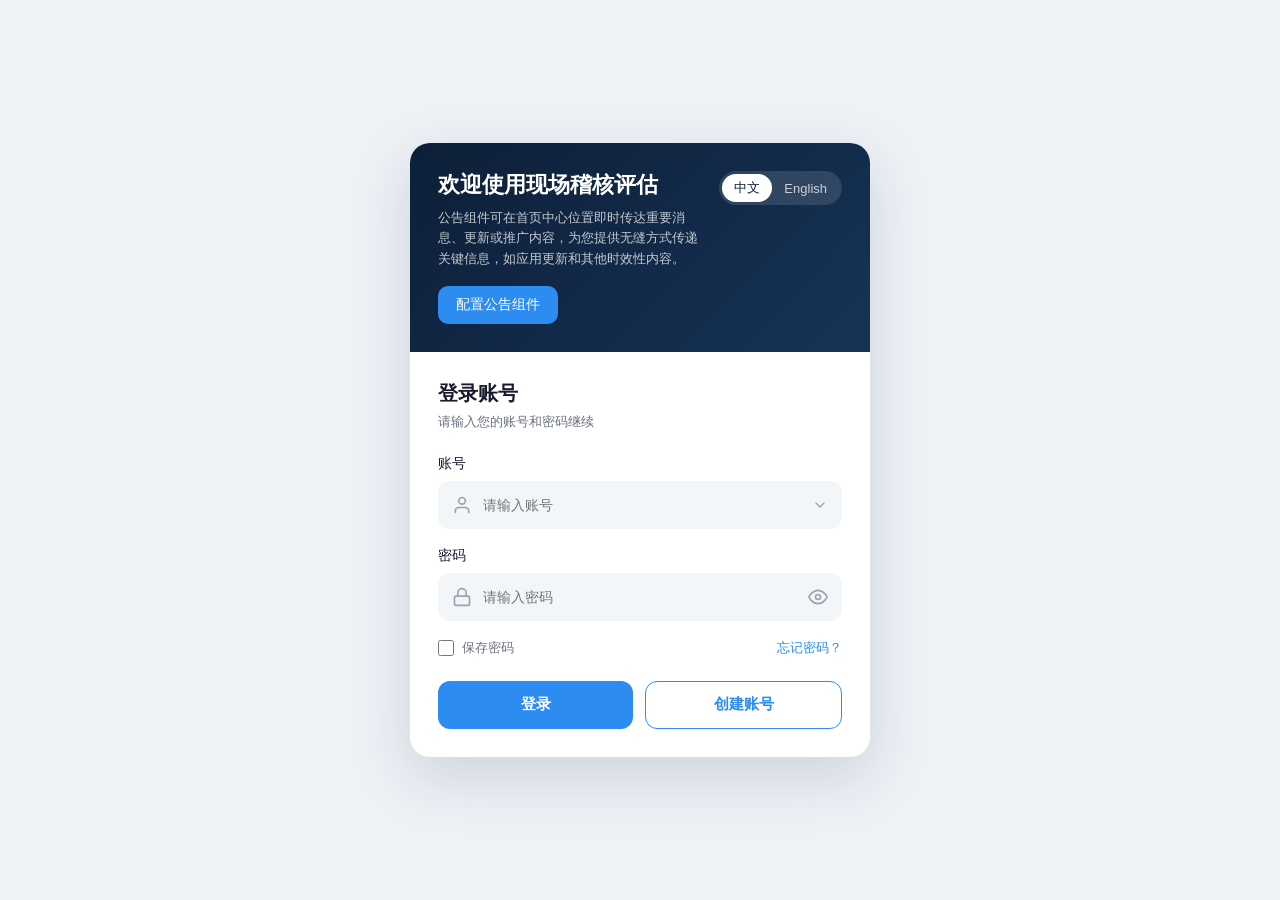
==== commit 951eb2df: "Remove redundant standalone account history field" ====
--- a/index.html
+++ b/index.html
@@ -516,11 +516,6 @@
         </div>
 
         <div class="field">
-          <label data-i18n="account_history">账号历史</label>
-          <select id="loginHistory"></select>
-        </div>
-
-        <div class="field">
           <label data-i18n="password">密码</label>
           <div class="input-wrap">
             <svg class="input-icon" viewBox="0 0 24 24" fill="none" stroke="currentColor" stroke-width="2" stroke-linecap="round" stroke-linejoin="round">
@@ -885,7 +880,6 @@
 
   const accountEl = $('account');
   const pwdEl = $('password');
-  const historyEl = $('loginHistory');
   const savePwdEl = $('savePassword');
   const toggleBtn = $('togglePwd');
 
@@ -914,30 +908,6 @@
     savePwdEl.checked = true;
   }
 
-  // 账号历史下拉
-  function renderHistory() {
-    const hist = getHistory('login_history');
-    historyEl.innerHTML = '';
-    if (!hist.length) {
-      const opt = document.createElement('option');
-      opt.value = '';
-      opt.textContent = t('history_empty');
-      opt.disabled = true;
-      historyEl.appendChild(opt);
-      return;
-    }
-    hist.forEach((v) => {
-      const opt = document.createElement('option');
-      opt.value = v;
-      opt.textContent = v;
-      historyEl.appendChild(opt);
-    });
-  }
-  renderHistory();
-  historyEl.addEventListener('change', () => {
-    if (historyEl.value) accountEl.value = historyEl.value;
-  });
-
   // 显示/隐藏密码（SVG 切换）
   toggleBtn.addEventListener('click', () => {
     const show = pwdEl.type === 'password';
